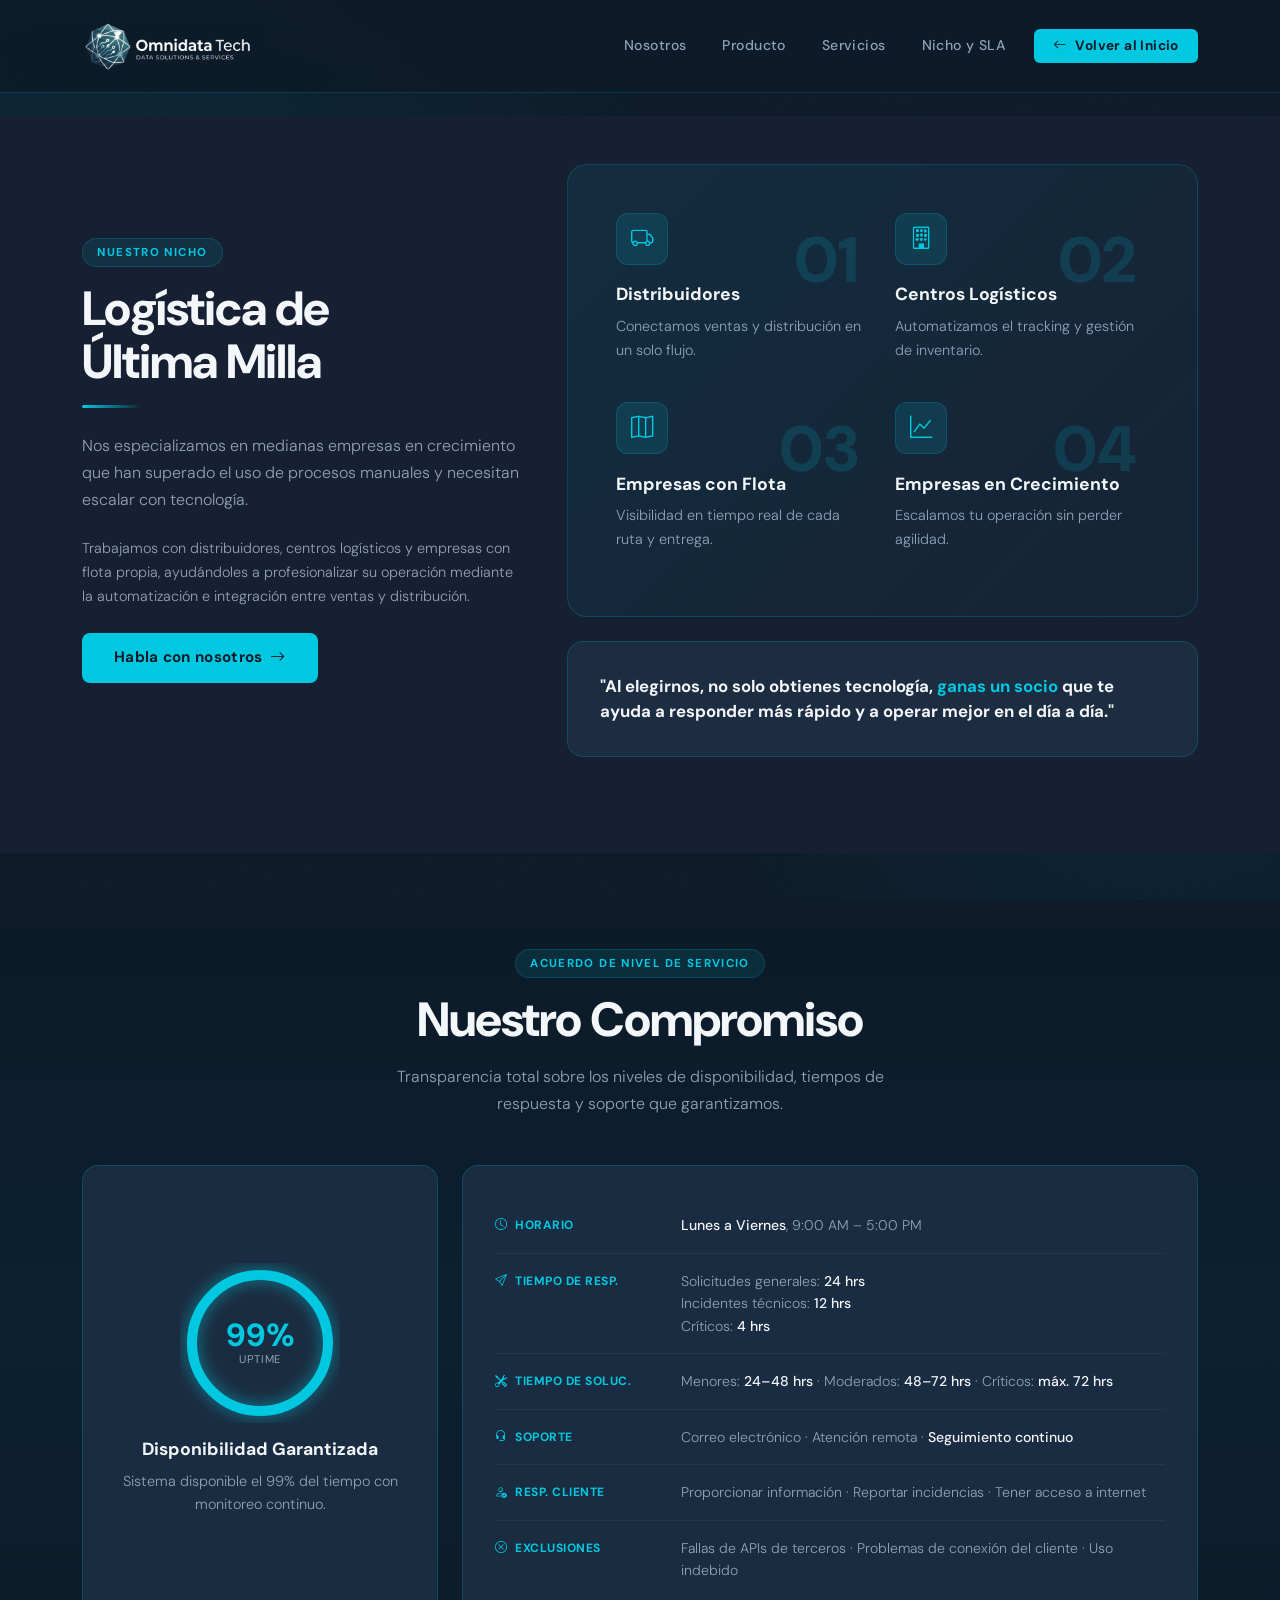
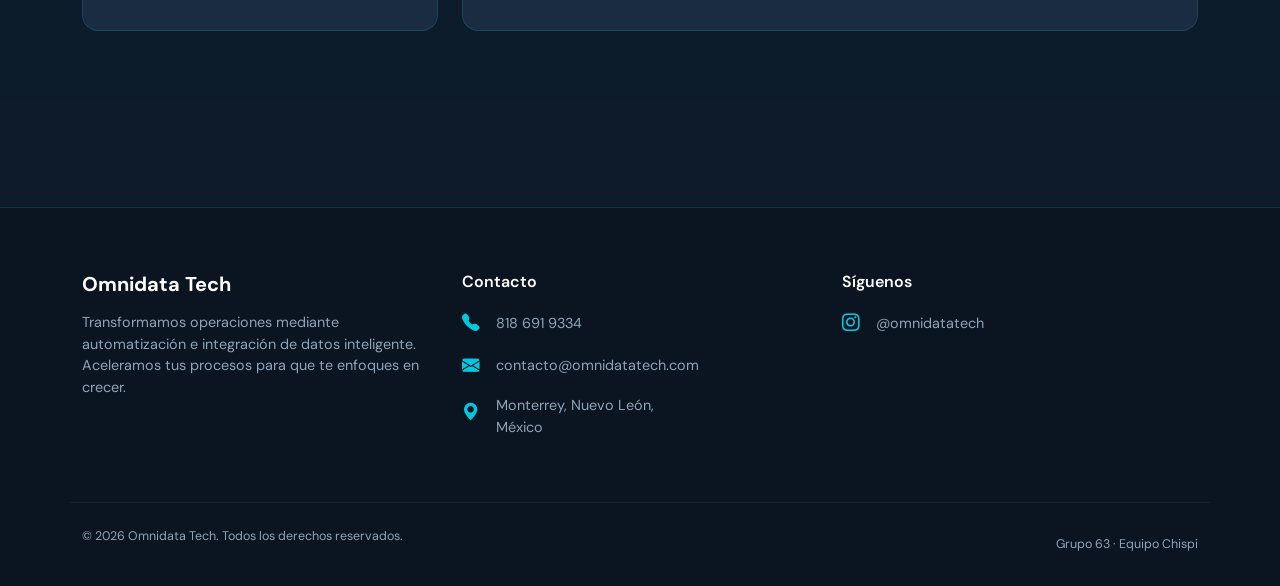
==== nosotros.html @ 3efb3355 "pues hare commit nada mas pq ya le movi un chingo y me da miedo regarla" ====
<!DOCTYPE html>
<html lang="es">

<head>
  <meta charset="UTF-8">
  <meta name="viewport" content="width=device-width, initial-scale=1.0">
  <title>Más sobre nosotros - Omnidata Tech</title>
  <link href="https://cdn.jsdelivr.net/npm/bootstrap@5.3.3/dist/css/bootstrap.min.css" rel="stylesheet">
  <link href="https://fonts.googleapis.com/css2?family=Syne:wght@400;600;700;800&family=DM+Sans:ital,wght@0,300;0,400;0,500;1,300&display=swap" rel="stylesheet">
  <link href="https://cdn.jsdelivr.net/npm/bootstrap-icons@1.11.3/font/bootstrap-icons.css" rel="stylesheet">
  <link rel="stylesheet" href="https://cdnjs.cloudflare.com/ajax/libs/font-awesome/6.5.1/css/all.min.css">
  <link rel="icon" href="assets/img/icon.png" type="image/png">
  <link rel="stylesheet" href="style.css">
</head>

<body>

  <div class="scroll-progress" id="scrollProgress"></div>
  <div class="mesh-bg"></div>

  <!-- NAVBAR -->
  <nav class="navbar navbar-expand-lg">
    <div class="container">
      <a class="navbar-brand" href="index.html"><img src="assets/img/logo-blanco.png" alt="Omnidata Tech" style="height: 50px;"></a>
      <button class="navbar-toggler" type="button" data-bs-toggle="collapse" data-bs-target="#navMenu">
        <span class="navbar-toggler-icon"></span>
      </button>
      <div class="collapse navbar-collapse" id="navMenu">
        <ul class="navbar-nav ms-auto align-items-lg-center gap-1">
          <li class="nav-item"><a class="nav-link" href="index.html#nosotros">Nosotros</a></li>
          <li class="nav-item"><a class="nav-link" href="index.html#producto">Producto</a></li>
          <li class="nav-item"><a class="nav-link" href="index.html#servicios">Servicios</a></li>
          <li class="nav-item"><a class="nav-link active" href="#nicho">Nicho y SLA</a></li>
          <li class="nav-item ms-2"><a class="nav-link btn-nav" href="index.html"><i class="bi bi-arrow-left me-1"></i> Volver al Inicio</a></li>
        </ul>
      </div>
    </div>
  </nav>

  <!-- Espaciador para la barra de navegación -->
  <div style="height: 100px;"></div>

  <!-- NICHO -->
  <section id="nicho" class="pt-5 mt-3">
    <div class="container">
      <div class="row g-5 align-items-center">
        <div class="col-lg-5 reveal">
          <div class="section-tag">Nuestro Nicho</div>
          <h2 class="section-title">Logística de<br>Última Milla</h2>
          <div class="divider"></div>
          <p class="section-desc mb-4">Nos especializamos en medianas empresas en crecimiento que han superado el uso de procesos manuales y necesitan escalar con tecnología.</p>
          <p class="card-text-sm mb-4">Trabajamos con distribuidores, centros logísticos y empresas con flota propia, ayudándoles a profesionalizar su operación mediante la automatización e integración entre ventas y distribución.</p>
          <a href="index.html#contacto" class="btn-primary-custom" style="width:fit-content;">Habla con nosotros <i class="bi bi-arrow-right"></i></a>
        </div>
        <div class="col-lg-7 reveal reveal-delay-2">
          <div class="nicho-highlight">
            <div class="row g-4">
              <div class="col-6 position-relative">
                <div class="nicho-num">01</div>
                <div class="card-icon"><i class="bi bi-truck"></i></div>
                <h6 class="card-title-sm mt-2">Distribuidores</h6>
                <p class="card-text-sm">Conectamos ventas y distribución en un solo flujo.</p>
              </div>
              <div class="col-6 position-relative">
                <div class="nicho-num">02</div>
                <div class="card-icon"><i class="bi bi-building"></i></div>
                <h6 class="card-title-sm mt-2">Centros Logísticos</h6>
                <p class="card-text-sm">Automatizamos el tracking y gestión de inventario.</p>
              </div>
              <div class="col-6 position-relative">
                <div class="nicho-num">03</div>
                <div class="card-icon"><i class="bi bi-map"></i></div>
                <h6 class="card-title-sm mt-2">Empresas con Flota</h6>
                <p class="card-text-sm">Visibilidad en tiempo real de cada ruta y entrega.</p>
              </div>
              <div class="col-6 position-relative">
                <div class="nicho-num">04</div>
                <div class="card-icon"><i class="bi bi-graph-up"></i></div>
                <h6 class="card-title-sm mt-2">Empresas en Crecimiento</h6>
                <p class="card-text-sm">Escalamos tu operación sin perder agilidad.</p>
              </div>
            </div>
          </div>
          <div class="glass-card mt-4">
            <p style="font-family:'DM Sans',sans-serif;font-size:1.05rem;font-weight:700;line-height:1.5;color:var(--white); margin: 0;">
              "Al elegirnos, no solo obtienes tecnología, <span style="color:var(--cyan);">ganas un socio</span> que te ayuda a responder más rápido y a operar mejor en el día a día."
            </p>
          </div>
        </div>
      </div>
    </div>
  </section>

  <!-- SLA -->
  <section id="sla" class="mt-5 pt-5">
    <div class="container">
      <div class="text-center mb-5 reveal">
        <div class="section-tag">Acuerdo de Nivel de Servicio</div>
        <h2 class="section-title">Nuestro Compromiso</h2>
        <p class="section-desc mx-auto">Transparencia total sobre los niveles de disponibilidad, tiempos de respuesta y soporte que garantizamos.</p>
      </div>
      <div class="row g-4 reveal">
        <div class="col-lg-4 text-center">
          <div class="glass-card h-100 d-flex flex-column align-items-center justify-content-center">
            <div class="availability-ring mb-3">
              <svg width="160" height="160" viewBox="0 0 160 160">
                <circle cx="80" cy="80" r="68" fill="none" stroke="rgba(0,200,224,0.1)" stroke-width="10" />
                <circle cx="80" cy="80" r="68" fill="none" stroke="var(--cyan)" stroke-width="10" stroke-dasharray="427" stroke-dashoffset="4.27" stroke-linecap="round" style="filter:drop-shadow(0 0 8px rgba(0,200,224,0.6));" />
              </svg>
              <div class="ring-label">
                <div class="ring-pct">99%</div>
                <div class="ring-sub">Uptime</div>
              </div>
            </div>
            <h5 class="card-title-sm">Disponibilidad Garantizada</h5>
            <p class="card-text-sm">Sistema disponible el 99% del tiempo con monitoreo continuo.</p>
          </div>
        </div>
        <div class="col-lg-8">
          <div class="glass-card h-100">
            <div class="sla-row">
              <div class="sla-key"><i class="bi bi-clock me-2" style="color:var(--cyan);"></i>Horario</div>
              <div class="sla-val"><strong>Lunes a Viernes</strong>, 9:00 AM – 5:00 PM</div>
            </div>
            <div class="sla-row">
              <div class="sla-key"><i class="bi bi-send me-2" style="color:var(--cyan);"></i>Tiempo de Resp.</div>
              <div class="sla-val">
                Solicitudes generales: <strong>24 hrs</strong><br>
                Incidentes técnicos: <strong>12 hrs</strong><br>
                Críticos: <strong>4 hrs</strong>
              </div>
            </div>
            <div class="sla-row">
              <div class="sla-key"><i class="bi bi-tools me-2" style="color:var(--cyan);"></i>Tiempo de Soluc.</div>
              <div class="sla-val">
                Menores: <strong>24–48 hrs</strong> · Moderados: <strong>48–72 hrs</strong> · Críticos: <strong>máx. 72 hrs</strong>
              </div>
            </div>
            <div class="sla-row">
              <div class="sla-key"><i class="bi bi-headset me-2" style="color:var(--cyan);"></i>Soporte</div>
              <div class="sla-val">Correo electrónico · Atención remota · <strong>Seguimiento continuo</strong></div>
            </div>
            <div class="sla-row">
              <div class="sla-key"><i class="bi bi-person-check me-2" style="color:var(--cyan);"></i>Resp. Cliente</div>
              <div class="sla-val">Proporcionar información · Reportar incidencias · Tener acceso a internet</div>
            </div>
            <div class="sla-row">
              <div class="sla-key"><i class="bi bi-x-circle me-2" style="color:var(--cyan);"></i>Exclusiones</div>
              <div class="sla-val">Fallas de APIs de terceros · Problemas de conexión del cliente · Uso indebido</div>
            </div>
          </div>
        </div>
      </div>
    </div>
  </section>

  <!-- FOOTER -->
  <footer style="margin-top: 5rem; padding-top: 4rem; padding-bottom: 2rem; border-top: 1px solid var(--border); background: rgba(0,0,0,0.2);">
    <div class="container">
      <div class="row gy-4 mb-5">
        <div class="col-lg-4 col-md-12 pr-lg-5">
          <h5 style="font-family:'DM Sans',sans-serif;font-weight:700;color:#fff;margin-bottom:1rem;">Omnidata Tech</h5>
          <p style="font-size:0.9rem;color:var(--muted);">Transformamos operaciones mediante automatización e integración de datos inteligente. Aceleramos tus procesos para que te enfoques en crecer.</p>
        </div>
        <div class="col-lg-4 col-md-6">
          <h6 style="color:#fff;margin-bottom:1.2rem;font-weight:600;">Contacto</h6>
          <ul class="list-unstyled" style="font-size:0.9rem;">
            <li class="mb-3">
              <a href="tel:8186919334" class="text-decoration-none d-flex align-items-center" style="color:var(--muted);">
                <i class="bi bi-telephone-fill me-3" style="color:var(--cyan);font-size:1.1rem;"></i> 818 691 9334
              </a>
            </li>
            <li class="mb-3">
              <a href="mailto:contacto@omnidatatech.com" class="text-decoration-none d-flex align-items-center" style="color:var(--muted);">
                <i class="bi bi-envelope-fill me-3" style="color:var(--cyan);font-size:1.1rem;"></i> contacto@omnidatatech.com
              </a>
            </li>
            <li class="mb-3">
              <div class="d-flex align-items-start" style="color:var(--muted);">
                <i class="bi bi-geo-alt-fill me-3 mt-1" style="color:var(--cyan);font-size:1.1rem;"></i>
                <span>Monterrey, Nuevo León,<br>México</span>
              </div>
            </li>
          </ul>
        </div>
        <div class="col-lg-4 col-md-6">
          <h6 style="color:#fff;margin-bottom:1.2rem;font-weight:600;">Síguenos</h6>
          <ul class="list-unstyled" style="font-size:0.9rem;">
            <li class="mb-3">
              <a href="https://www.instagram.com/omnidatatech" target="_blank" rel="noopener" class="text-decoration-none d-flex align-items-center" style="color:var(--muted);">
                <i class="bi bi-instagram me-3" style="color:var(--cyan);font-size:1.1rem;"></i> @omnidatatech
              </a>
            </li>
          </ul>
        </div>
      </div>
      <div class="row align-items-center pt-4" style="border-top: 1px solid rgba(255,255,255,0.05);">
        <div class="col-md-12 text-center text-md-start d-md-flex justify-content-between">
          <div style="font-size:0.78rem;color:var(--muted);">© 2026 Omnidata Tech. Todos los derechos reservados.</div>
          <div style="font-size:0.78rem;color:var(--muted);margin-top:0.5rem;">Grupo 63 · Equipo Chispi</div>
        </div>
      </div>
    </div>
  </footer>

  <script src="https://cdn.jsdelivr.net/npm/bootstrap@5.3.3/dist/js/bootstrap.bundle.min.js"></script>
  <script src="functions.js"></script>
</body>
</html>
---- style.css ----
:root {
    --navy: #0d1b2a;
    --navy-mid: #162032;
    --navy-light: #1e2f45;
    --cyan: #00c8e0;
    --cyan-dim: #009db5;
    --gold: #e8a020;
    --white: #f4f7fa;
    --muted: #8fa3b8;
    --card-bg: rgba(30, 47, 69, 0.85);
    --border: rgba(0, 200, 224, 0.18);
}

* {
    box-sizing: border-box;
    margin: 0;
    padding: 0;
}

html {
    scroll-behavior: smooth;
}

body {
    font-family: 'DM Sans', sans-serif;
    background: var(--navy);
    color: var(--white);
    overflow-x: hidden;
}

/* NOISE OVERLAY */
body::before {
    content: '';
    position: fixed;
    inset: 0;
    background-image: url("data:image/svg+xml,%3Csvg viewBox='0 0 256 256' xmlns='http://www.w3.org/2000/svg'%3E%3Cfilter id='noise'%3E%3CfeTurbulence type='fractalNoise' baseFrequency='0.9' numOctaves='4' stitchTiles='stitch'/%3E%3C/filter%3E%3Crect width='100%25' height='100%25' filter='url(%23noise)' opacity='0.04'/%3E%3C/svg%3E");
    pointer-events: none;
    z-index: 0;
    opacity: 0.4;
}

/* GRADIENT MESH BG */
.mesh-bg {
    position: fixed;
    inset: 0;
    z-index: -1;
    background:
        radial-gradient(ellipse 60% 50% at 10% 20%, rgba(0, 200, 224, 0.08) 0%, transparent 70%),
        radial-gradient(ellipse 50% 60% at 90% 80%, rgba(0, 200, 224, 0.06) 0%, transparent 70%),
        radial-gradient(ellipse 40% 40% at 50% 50%, rgba(232, 160, 32, 0.04) 0%, transparent 60%),
        var(--navy);
}

/* TYPOGRAPHY */
h1,
h2,
h3,
h4,
h5 {
    font-family: 'DM Sans', sans-serif;
}

/* NAVBAR */
.navbar {
    background: rgba(13, 27, 42, 0.85);
    backdrop-filter: blur(16px);
    border-bottom: 1px solid var(--border);
    padding: 1rem 0;
    position: fixed;
    top: 0;
    width: 100%;
    z-index: 1000;
    transition: background 0.3s;
}

.navbar-brand {
    font-family: 'DM Sans', sans-serif;
    font-weight: 800;
    font-size: 1.4rem;
    color: var(--white) !important;
    letter-spacing: -0.5px;
}

.navbar-brand span {
    color: var(--cyan);
}

.nav-link {
    color: var(--muted) !important;
    font-size: 0.88rem;
    font-weight: 500;
    letter-spacing: 0.03em;
    transition: color 0.2s;
    padding: 0.5rem 1rem !important;
}

.nav-link:hover {
    color: var(--cyan) !important;
}

.btn-nav {
    background: var(--cyan);
    color: var(--navy) !important;
    font-weight: 700;
    border-radius: 6px;
    padding: 0.45rem 1.2rem !important;
    font-size: 0.85rem;
    transition: background 0.2s, transform 0.15s;
}

.btn-nav:hover {
    background: #00e5ff;
    transform: translateY(-1px);
}

.navbar-toggler {
    border: 1px solid var(--border);
}

.navbar-toggler-icon {
    filter: invert(1);
}

/* HERO */
#hero {
    min-height: 100vh;
    display: flex;
    align-items: center;
    padding-top: 9rem;
    position: relative;
    overflow: hidden;
}

.hero-grid {
    position: absolute;
    inset: 0;
    background-image:
        linear-gradient(rgba(0, 200, 224, 0.06) 1px, transparent 1px),
        linear-gradient(90deg, rgba(0, 200, 224, 0.06) 1px, transparent 1px);
    background-size: 60px 60px;
    mask-image: radial-gradient(ellipse 80% 60% at 50% 50%, black 40%, transparent 100%);
}

@keyframes pulse-dot {

    0%,
    100% {
        opacity: 1;
        transform: scale(1);
    }

    50% {
        opacity: 0.4;
        transform: scale(0.7);
    }
}

.hero-title {
    font-size: clamp(2.8rem, 6vw, 5.5rem);
    font-weight: 800;
    line-height: 1.05;
    letter-spacing: -2px;
    margin-bottom: 1.5rem;
}

.hero-title .accent {
    color: var(--cyan);
}

.hero-title .gold {
    color: var(--gold);
}

.hero-desc {
    font-size: 1.1rem;
    color: var(--muted);
    max-width: 540px;
    line-height: 1.7;
    margin-bottom: 2.5rem;
    font-weight: 300;
}

.btn-primary-custom {
    background: var(--cyan);
    color: var(--navy);
    font-family: 'DM Sans', sans-serif;
    font-weight: 700;
    font-size: 0.95rem;
    padding: 0.85rem 2rem;
    border-radius: 8px;
    border: none;
    text-decoration: none;
    display: inline-flex;
    align-items: center;
    gap: 8px;
    transition: all 0.25s;
    letter-spacing: 0.02em;
}

.btn-primary-custom:hover {
    background: #00e5ff;
    color: var(--navy);
    transform: translateY(-2px);
    box-shadow: 0 12px 35px rgba(0, 200, 224, 0.35);
}

.btn-ghost {
    background: transparent;
    color: var(--white);
    font-family: 'DM Sans', sans-serif;
    font-weight: 600;
    font-size: 0.95rem;
    padding: 0.85rem 2rem;
    border-radius: 8px;
    border: 1px solid var(--border);
    text-decoration: none;
    display: inline-flex;
    align-items: center;
    gap: 8px;
    transition: all 0.25s;
}

.btn-ghost:hover {
    border-color: var(--cyan);
    color: var(--cyan);
    background: rgba(0, 200, 224, 0.06);
}

.hero-stats {
    display: flex;
    gap: 2.5rem;
    margin-top: 3.5rem;
    padding-top: 2.5rem;
    border-top: 1px solid var(--border);
}

.stat-num {
    font-family: 'DM Sans', sans-serif;
    font-size: 2rem;
    font-weight: 800;
    color: var(--cyan);
    line-height: 1;
}

.stat-label {
    font-size: 0.78rem;
    color: var(--muted);
    margin-top: 4px;
    letter-spacing: 0.04em;
    text-transform: uppercase;
}

/* Floating orb */
.hero-orb {
    position: absolute;
    right: 5%;
    top: 50%;
    transform: translateY(-50%);
    width: min(480px, 45vw);
    height: min(480px, 45vw);
    border-radius: 50%;
    background: radial-gradient(circle at 35% 35%,
            rgba(0, 200, 224, 0.18) 0%,
            rgba(0, 200, 224, 0.06) 40%,
            transparent 70%);
    border: 1px solid rgba(0, 200, 224, 0.15);
    display: flex;
    align-items: center;
    justify-content: center;
    animation: float 6s ease-in-out infinite;
}

.hero-orb::before {
    content: '';
    position: absolute;
    inset: 20px;
    border-radius: 50%;
    border: 1px solid rgba(0, 200, 224, 0.1);
    animation: spin 20s linear infinite;
}

.hero-orb::after {
    content: '';
    position: absolute;
    inset: 50px;
    border-radius: 50%;
    border: 1px dashed rgba(0, 200, 224, 0.08);
    animation: spin 30s linear infinite reverse;
}

.orb-icon {
    font-size: 5rem;
    color: var(--cyan);
    opacity: 0.6;
    filter: drop-shadow(0 0 30px rgba(0, 200, 224, 0.5));
}

@keyframes float {

    0%,
    100% {
        transform: translateY(-50%) translateX(0);
    }

    50% {
        transform: translateY(-52%) translateX(-8px);
    }
}

@keyframes spin {
    to {
        transform: rotate(360deg);
    }
}

/* SECTION COMMONS */
section {
    padding: 6rem 0;
    position: relative;
}

.section-tag {
    display: inline-block;
    background: rgba(0, 200, 224, 0.1);
    border: 1px solid var(--border);
    color: var(--cyan);
    font-size: 0.72rem;
    font-weight: 700;
    letter-spacing: 0.12em;
    text-transform: uppercase;
    border-radius: 100px;
    padding: 0.3rem 0.9rem;
    margin-bottom: 1rem;
}

.section-title {
    font-size: clamp(2rem, 4vw, 3rem);
    font-weight: 800;
    letter-spacing: -1px;
    line-height: 1.1;
    margin-bottom: 1rem;
}

.section-desc {
    color: var(--muted);
    font-size: 1rem;
    line-height: 1.7;
    font-weight: 300;
    max-width: 500px;
}

/* CARDS */
.glass-card {
    background: var(--card-bg);
    border: 1px solid var(--border);
    border-radius: 16px;
    padding: 2rem;
    backdrop-filter: blur(10px);
    transition: border-color 0.3s, transform 0.3s, box-shadow 0.3s;
    height: 100%;
}

.glass-card:hover {
    border-color: var(--cyan);
    transform: translateY(-6px);
    box-shadow: 0 20px 50px rgba(0, 200, 224, 0.15);
}

.card-icon {
    width: 52px;
    height: 52px;
    border-radius: 12px;
    background: rgba(0, 200, 224, 0.12);
    border: 1px solid var(--border);
    display: flex;
    align-items: center;
    justify-content: center;
    font-size: 1.4rem;
    color: var(--cyan);
    margin-bottom: 1.2rem;
    transition: background 0.3s;
}

.glass-card:hover .card-icon {
    background: rgba(0, 200, 224, 0.22);
}

.card-title-sm {
    font-family: 'DM Sans', sans-serif;
    font-size: 1.1rem;
    font-weight: 700;
    margin-bottom: 0.6rem;
}

.card-text-sm {
    color: var(--muted);
    font-size: 0.9rem;
    line-height: 1.65;
    font-weight: 300;
}

/* ══════════════════════════════════════════════════════════════
   MISIÓN & VISIÓN — pegar al final de style.css
══════════════════════════════════════════════════════════════ */

#mision {
    background: linear-gradient(180deg,
            transparent,
            rgba(0, 200, 224, 0.025) 40%,
            rgba(232, 160, 32, 0.02) 60%,
            transparent);
}

/* ── GRID PRINCIPAL ─────────────────────────────────────────── */

.mv-grid {
    display: flex;
    gap: 0;
    align-items: stretch;
    margin-bottom: 3rem;
    border-radius: 24px;
    overflow: hidden;
    border: 1px solid var(--border);
    backdrop-filter: blur(12px);
}

/* ── CARDS ──────────────────────────────────────────────────── */

.mv-card {
    flex: 1;
    position: relative;
    padding: 3rem;
    overflow: hidden;
    transition: background 0.4s;
}

.mv-card--mision {
    background: linear-gradient(145deg,
            rgba(0, 200, 224, 0.08) 0%,
            rgba(30, 47, 69, 0.7) 100%);
    border-right: 1px solid var(--border);
}

.mv-card--vision {
    background: linear-gradient(145deg,
            rgba(232, 160, 32, 0.06) 0%,
            rgba(30, 47, 69, 0.7) 100%);
}

.mv-card--mision:hover {
    background: linear-gradient(145deg, rgba(0, 200, 224, 0.12) 0%, rgba(30, 47, 69, 0.8) 100%);
}

.mv-card--vision:hover {
    background: linear-gradient(145deg, rgba(232, 160, 32, 0.10) 0%, rgba(30, 47, 69, 0.8) 100%);
}

/* Letra gigante de fondo */
.mv-bg-num {
    position: absolute;
    top: -0.5rem;
    right: 1.5rem;
    font-family: 'DM Sans', sans-serif;
    font-weight: 800;
    font-size: 10rem;
    line-height: 1;
    color: rgba(255, 255, 255, 0.025);
    pointer-events: none;
    user-select: none;
    transition: color 0.4s;
}

.mv-card--mision:hover .mv-bg-num {
    color: rgba(0, 200, 224, 0.05);
}

.mv-card--vision:hover .mv-bg-num {
    color: rgba(232, 160, 32, 0.05);
}

/* Contenido */
.mv-card-inner {
    position: relative;
    z-index: 1;
}

/* Ícono */
.mv-icon-wrap {
    width: 60px;
    height: 60px;
    border-radius: 16px;
    display: flex;
    align-items: center;
    justify-content: center;
    font-size: 1.6rem;
    margin-bottom: 1.2rem;
}

.mv-icon-wrap--cyan {
    background: rgba(0, 200, 224, 0.12);
    border: 1px solid rgba(0, 200, 224, 0.25);
    color: var(--cyan);
    box-shadow: 0 0 30px rgba(0, 200, 224, 0.1);
}

.mv-icon-wrap--gold {
    background: rgba(232, 160, 32, 0.12);
    border: 1px solid rgba(232, 160, 32, 0.25);
    color: var(--gold);
    box-shadow: 0 0 30px rgba(232, 160, 32, 0.1);
}

/* Etiqueta */
.mv-label {
    font-size: 0.7rem;
    font-weight: 700;
    letter-spacing: 0.14em;
    text-transform: uppercase;
    color: var(--cyan);
    margin-bottom: 0.75rem;
    display: flex;
    align-items: center;
    gap: 8px;
}

.mv-label::before {
    content: '';
    display: inline-block;
    width: 20px;
    height: 2px;
    background: var(--cyan);
    border-radius: 2px;
}

.mv-label--gold {
    color: var(--gold);
}

.mv-label--gold::before {
    background: var(--gold);
}

/* Título */
.mv-title {
    font-family: 'DM Sans', sans-serif;
    font-size: clamp(1.15rem, 2vw, 1.45rem);
    font-weight: 700;
    line-height: 1.3;
    color: var(--white);
    margin-bottom: 1rem;
    letter-spacing: -0.3px;
}

/* Descripción */
.mv-desc {
    font-size: 0.9rem;
    color: var(--muted);
    line-height: 1.75;
    font-weight: 300;
    margin-bottom: 1.8rem;
}

/* Pilares */
.mv-pillars {
    display: flex;
    gap: 0.6rem;
    flex-wrap: wrap;
}

.mv-pillar {
    display: inline-flex;
    align-items: center;
    gap: 6px;
    background: rgba(0, 200, 224, 0.08);
    border: 1px solid rgba(0, 200, 224, 0.2);
    border-radius: 8px;
    padding: 0.4rem 0.85rem;
    font-size: 0.78rem;
    font-weight: 600;
    color: var(--cyan);
    transition: background 0.2s, border-color 0.2s;
}

.mv-pillar:hover {
    background: rgba(0, 200, 224, 0.15);
    border-color: var(--cyan);
}

.mv-pillar i {
    font-size: 0.8rem;
}

.mv-pillar--gold {
    background: rgba(232, 160, 32, 0.08);
    border-color: rgba(232, 160, 32, 0.2);
    color: var(--gold);
}

.mv-pillar--gold:hover {
    background: rgba(232, 160, 32, 0.15);
    border-color: var(--gold);
}

/* ── DIVISOR CENTRAL ────────────────────────────────────────── */

.mv-divider {
    display: flex;
    flex-direction: column;
    align-items: center;
    justify-content: center;
    padding: 2rem 0;
    flex-shrink: 0;
    width: 56px;
    background: rgba(13, 27, 42, 0.4);
    position: relative;
}

.mv-divider-line {
    flex: 1;
    width: 1px;
    background: linear-gradient(to bottom, transparent, var(--border), transparent);
}

.mv-divider-badge {
    width: 40px;
    height: 40px;
    border-radius: 50%;
    background: var(--navy-light);
    border: 1px solid var(--border);
    display: flex;
    align-items: center;
    justify-content: center;
    color: var(--gold);
    font-size: 1rem;
    flex-shrink: 0;
    margin: 0.75rem 0;
    animation: mvRotate 12s linear infinite;
}

@keyframes mvRotate {
    from {
        transform: rotate(0deg);
    }

    to {
        transform: rotate(360deg);
    }
}

/* ── VALORES ────────────────────────────────────────────────── */

.mv-valores-title {
    margin-bottom: 1rem;
}

.valor-card {
    background: var(--card-bg);
    border: 1px solid var(--border);
    border-radius: 16px;
    padding: 1.5rem;
    height: 100%;
    transition: border-color 0.3s, transform 0.3s, box-shadow 0.3s;
    position: relative;
    overflow: hidden;
}

.valor-card::before {
    content: '';
    position: absolute;
    top: 0;
    left: 0;
    right: 0;
    height: 2px;
    background: linear-gradient(90deg, var(--cyan), transparent);
    opacity: 0;
    transition: opacity 0.3s;
}

.valor-card:hover {
    border-color: rgba(0, 200, 224, 0.35);
    transform: translateY(-5px);
    box-shadow: 0 16px 40px rgba(0, 200, 224, 0.1);
}

.valor-card:hover::before {
    opacity: 1;
}

.valor-icon {
    width: 44px;
    height: 44px;
    border-radius: 10px;
    background: rgba(0, 200, 224, 0.1);
    border: 1px solid var(--border);
    display: flex;
    align-items: center;
    justify-content: center;
    font-size: 1.1rem;
    color: var(--cyan);
    margin-bottom: 0.9rem;
    transition: background 0.3s;
}

.valor-card:hover .valor-icon {
    background: rgba(0, 200, 224, 0.2);
}

.valor-name {
    font-family: 'DM Sans', sans-serif;
    font-weight: 700;
    font-size: 0.95rem;
    color: var(--white);
    margin-bottom: 0.5rem;
}

.valor-desc {
    font-size: 0.82rem;
    color: var(--muted);
    line-height: 1.6;
    font-weight: 300;
    margin: 0;
}

/* ── RESPONSIVE ─────────────────────────────────────────────── */

@media (max-width: 768px) {
    .mv-grid {
        flex-direction: column;
        border-radius: 20px;
    }

    .mv-card {
        padding: 2rem 1.5rem;
    }

    .mv-card--mision {
        border-right: none;
        border-bottom: 1px solid var(--border);
    }

    .mv-divider {
        flex-direction: row;
        width: 100%;
        height: 56px;
        padding: 0 2rem;
    }

    .mv-divider-line {
        flex: 1;
        height: 1px;
        width: auto;
        background: linear-gradient(to right, transparent, var(--border), transparent);
    }

    .mv-bg-num {
        font-size: 6rem;
        top: -1rem;
        right: 0.5rem;
    }
}

@media (max-width: 576px) {
    .mv-pillars {
        gap: 0.4rem;
    }

    .mv-pillar {
        font-size: 0.72rem;
        padding: 0.3rem 0.65rem;
    }
}

/* PRODUCT SECTION */
/* ══════════════════════════════════════════════════════════════
   SECCIÓN PRODUCTO REDISEÑADA — pegar al final de style.css
   Reemplaza los estilos viejos de #producto, .product-big-card,
   .product-header, .product-body y .badge-crm
══════════════════════════════════════════════════════════════ */

#producto {
    background: linear-gradient(180deg, transparent, rgba(0, 200, 224, 0.03), transparent);
}

/* ── HERO ──────────────────────────────────────────────────── */
.crm-hero {
    display: flex;
    gap: 3rem;
    align-items: center;
    background: var(--card-bg);
    border: 1px solid var(--border);
    border-radius: 24px;
    padding: 3rem;
    backdrop-filter: blur(12px);
    margin-bottom: 1rem;
}

.crm-hero-left {
    flex: 1;
    min-width: 0;
}

.crm-hero-right {
    flex: 1;
    min-width: 0;
}

/* Badges */
.crm-badge-wrap {
    display: flex;
    gap: 0.5rem;
    flex-wrap: wrap;
    margin-bottom: 1.2rem;
}

.crm-badge {
    display: inline-flex;
    align-items: center;
    gap: 6px;
    background: rgba(0, 200, 224, 0.1);
    border: 1px solid rgba(0, 200, 224, 0.25);
    color: var(--cyan);
    font-size: 0.72rem;
    font-weight: 700;
    letter-spacing: 0.06em;
    border-radius: 100px;
    padding: 0.3rem 0.85rem;
}

.crm-badge--gold {
    background: rgba(232, 160, 32, 0.1);
    border-color: rgba(232, 160, 32, 0.25);
    color: var(--gold);
}

.crm-hero-title {
    font-family: 'DM Sans', sans-serif;
    font-size: clamp(1.3rem, 2.5vw, 1.7rem);
    font-weight: 800;
    line-height: 1.2;
    margin-bottom: 1rem;
    color: var(--white);
}

.crm-hero-desc {
    font-size: 0.92rem;
    color: var(--muted);
    line-height: 1.7;
    font-weight: 300;
    margin-bottom: 1.5rem;
}

.crm-hero-desc strong {
    color: var(--white);
    font-weight: 600;
}

/* Quick features */
.crm-features-quick {
    display: flex;
    flex-direction: column;
    gap: 0.6rem;
}

.cfq-item {
    display: flex;
    align-items: center;
    gap: 10px;
    font-size: 0.88rem;
    color: var(--muted);
}

.cfq-item i {
    color: var(--cyan);
    font-size: 1rem;
    flex-shrink: 0;
}

.cfq-item strong {
    color: var(--white);
}

/* ── DASHBOARD MOCKUP ──────────────────────────────────────── */
.crm-dashboard {
    background: rgba(13, 27, 42, 0.7);
    border: 1px solid var(--border);
    border-radius: 14px;
    overflow: hidden;
    box-shadow: 0 20px 60px rgba(0, 0, 0, 0.4);
}

.crm-dash-bar {
    background: rgba(30, 47, 69, 0.9);
    border-bottom: 1px solid var(--border);
    padding: 0.65rem 1rem;
    display: flex;
    align-items: center;
    gap: 8px;
}

.crm-dash-dot {
    width: 10px;
    height: 10px;
    border-radius: 50%;
}

.crm-dash-title {
    font-size: 0.72rem;
    color: var(--muted);
    margin-left: 6px;
    font-weight: 500;
    letter-spacing: 0.03em;
}

.crm-dash-body {
    padding: 1.2rem;
}

/* KPIs */
.crm-kpis {
    display: flex;
    gap: 1rem;
    margin-bottom: 1.2rem;
}

.crm-kpi {
    flex: 1;
    background: rgba(30, 47, 69, 0.6);
    border: 1px solid var(--border);
    border-radius: 10px;
    padding: 0.8rem;
    text-align: center;
}

.crm-kpi-val {
    font-family: 'DM Sans', sans-serif;
    font-size: 1.3rem;
    font-weight: 800;
    line-height: 1;
}

.crm-kpi-label {
    font-size: 0.65rem;
    color: var(--muted);
    margin-top: 4px;
    font-weight: 400;
}

/* Kanban mini */
.crm-kanban {
    display: flex;
    gap: 0.6rem;
}

.crm-col {
    flex: 1;
    display: flex;
    flex-direction: column;
    gap: 0.4rem;
}

.crm-col-head {
    font-size: 0.65rem;
    font-weight: 700;
    letter-spacing: 0.06em;
    text-transform: uppercase;
    color: var(--muted);
    padding: 0.3rem 0.5rem;
    margin-bottom: 2px;
}

.crm-col-head--won {
    color: #4ade80;
}

.crm-card {
    background: rgba(30, 47, 69, 0.7);
    border: 1px solid var(--border);
    border-radius: 6px;
    padding: 0.45rem 0.6rem;
    font-size: 0.68rem;
    color: var(--muted);
    font-weight: 400;
    transition: border-color 0.2s;
}

.crm-card--active {
    border-color: var(--cyan);
    color: var(--white);
}

.crm-card--won {
    border-color: #4ade80;
    color: #4ade80;
    background: rgba(74, 222, 128, 0.06);
}

/* ── FEAT CARDS ────────────────────────────────────────────── */
.crm-feat-card {
    transition: border-color 0.3s, transform 0.3s, box-shadow 0.3s;
}

/* ── PRICING ───────────────────────────────────────────────── */
.crm-pricing {
    display: flex;
    gap: 3rem;
    align-items: center;
    background: linear-gradient(135deg, rgba(0, 200, 224, 0.06), rgba(30, 47, 69, 0.5));
    border: 1px solid var(--border);
    border-radius: 20px;
    padding: 2.5rem 3rem;
    margin-top: 2rem;
    backdrop-filter: blur(12px);
}

.crm-pricing-left {
    flex: 1.4;
}

.crm-pricing-right {
    flex: 1;
}

.crm-includes {
    display: flex;
    flex-direction: column;
    gap: 0.5rem;
    margin-top: 1.2rem;
}

.crm-inc-item {
    display: flex;
    align-items: center;
    gap: 8px;
    font-size: 0.87rem;
    color: var(--muted);
    font-weight: 300;
}

.crm-inc-item i {
    color: var(--cyan);
    font-size: 0.85rem;
    flex-shrink: 0;
}

.crm-price-card {
    background: var(--card-bg);
    border: 1px solid var(--border);
    border-radius: 16px;
    padding: 2rem;
    text-align: center;
    backdrop-filter: blur(10px);
}

.crm-price-tag {
    font-size: 0.72rem;
    font-weight: 700;
    letter-spacing: 0.1em;
    text-transform: uppercase;
    color: var(--muted);
    margin-bottom: 0.5rem;
}

.crm-price-num {
    font-family: 'DM Sans', sans-serif;
    font-size: 2rem;
    font-weight: 800;
    color: var(--cyan);
    line-height: 1;
    margin-bottom: 0.25rem;
}

.crm-price-num span {
    font-size: 2rem;
}

.crm-price-period {
    font-size: 0.8rem;
    color: var(--muted);
    margin-bottom: 1rem;
}

.crm-price-note {
    font-size: 0.78rem;
    color: var(--muted);
    line-height: 1.55;
    font-weight: 300;
    border-top: 1px solid var(--border);
    padding-top: 1rem;
    margin-top: 0.5rem;
}

/* ── RESPONSIVE ────────────────────────────────────────────── */
@media (max-width: 991px) {
    .crm-hero {
        flex-direction: column;
    }

    .crm-pricing {
        flex-direction: column;
        gap: 2rem;
    }

    .crm-pricing-right {
        width: 100%;
    }
}

@media (max-width: 576px) {
    .crm-hero {
        padding: 1.5rem;
    }

    .crm-pricing {
        padding: 1.5rem;
    }

    .crm-kanban {
        display: none;
    }

    .crm-kpis {
        gap: 0.5rem;
    }
}

/* SERVICIOS */
#servicios {
    background: linear-gradient(180deg, transparent, rgba(14,28,46,0.6), transparent);
}

/* ── CARDS DE SERVICIO ─────────────────────────────────────── */
.svc-card {
    background: var(--card-bg);
    border: 1px solid var(--border);
    border-radius: 20px;
    padding: 2.5rem;
    height: 100%;
    backdrop-filter: blur(12px);
    transition: border-color 0.3s, transform 0.3s, box-shadow 0.3s;
    display: flex;
    flex-direction: column;
    gap: 1.2rem;
}

.svc-card:hover {
    border-color: var(--cyan);
    transform: translateY(-6px);
    box-shadow: 0 24px 60px rgba(0,200,224,0.12);
}

.svc-card--alt:hover {
    border-color: var(--gold);
    box-shadow: 0 24px 60px rgba(232,160,32,0.1);
}

/* Top row: icono + badge */
.svc-card-top {
    display: flex;
    align-items: center;
    justify-content: space-between;
}

.svc-icon-wrap {
    width: 56px; height: 56px;
    border-radius: 14px;
    background: rgba(0,200,224,0.12);
    border: 1px solid rgba(0,200,224,0.25);
    display: flex; align-items: center; justify-content: center;
    font-size: 1.5rem;
    color: var(--cyan);
    transition: background 0.3s;
}

.svc-card:hover .svc-icon-wrap     { background: rgba(0,200,224,0.22); }
.svc-card--alt:hover .svc-icon-wrap { background: rgba(232,160,32,0.18); }

.svc-icon-wrap--gold {
    background: rgba(232,160,32,0.12);
    border-color: rgba(232,160,32,0.25);
    color: var(--gold);
}

.svc-badge {
    font-size: 0.68rem; font-weight: 700; letter-spacing: 0.1em;
    text-transform: uppercase; color: var(--cyan);
    background: rgba(0,200,224,0.08);
    border: 1px solid rgba(0,200,224,0.18);
    border-radius: 100px; padding: 0.25rem 0.75rem;
}

.svc-badge--gold {
    color: var(--gold);
    background: rgba(232,160,32,0.08);
    border-color: rgba(232,160,32,0.2);
}

.svc-title {
    font-family: 'DM Sans', sans-serif;
    font-size: 1.35rem; font-weight: 800;
    color: var(--white); line-height: 1.2;
    margin: 0;
}

.svc-desc {
    font-size: 0.9rem; color: var(--muted);
    line-height: 1.7; font-weight: 300; margin: 0;
}

/* ── PASOS ─────────────────────────────────────────────────── */
.svc-steps {
    display: flex; flex-direction: column;
    gap: 0; border: 1px solid var(--border);
    border-radius: 12px; overflow: hidden;
}

.svc-step {
    display: flex; align-items: flex-start; gap: 1rem;
    padding: 0.9rem 1.1rem;
    border-bottom: 1px solid rgba(255,255,255,0.05);
    transition: background 0.2s;
}

.svc-step:last-child { border-bottom: none; }
.svc-step:hover { background: rgba(255,255,255,0.02); }

.svc-step strong {
    display: block;
    font-size: 0.88rem; font-weight: 700;
    color: var(--white); margin-bottom: 2px;
}

.svc-step p {
    font-size: 0.78rem; color: var(--muted);
    margin: 0; font-weight: 300; line-height: 1.4;
}

.svc-step-num {
    width: 30px; height: 30px; flex-shrink: 0;
    border-radius: 8px;
    background: rgba(0,200,224,0.1);
    border: 1px solid rgba(0,200,224,0.2);
    display: flex; align-items: center; justify-content: center;
    font-size: 0.75rem; font-weight: 800;
    color: var(--cyan); margin-top: 1px;
}

.svc-step-num--gold {
    background: rgba(232,160,32,0.1);
    border-color: rgba(232,160,32,0.2);
    color: var(--gold);
}

/* ── BENEFICIOS ────────────────────────────────────────────── */
.svc-benefits {
    display: flex; flex-direction: column; gap: 0.45rem;
    margin-top: auto;
    padding-top: 1rem;
    border-top: 1px solid var(--border);
}

.svc-benefit {
    display: flex; align-items: center; gap: 8px;
    font-size: 0.83rem; color: var(--muted); font-weight: 300;
}

.svc-benefit i { color: var(--cyan); font-size: 0.8rem; flex-shrink: 0; }
.svc-benefit--gold i { color: var(--gold); }

/* ── BLOQUE INFERIOR ───────────────────────────────────────── */
.svc-bottom {
    display: flex; gap: 3rem; align-items: center;
    background: var(--card-bg);
    border: 1px solid var(--border);
    border-radius: 20px; padding: 2.5rem 3rem;
    backdrop-filter: blur(12px);
}

/* Tech grid */
.svc-tech-block { flex: 1.2; }

.svc-tech-grid {
    display: flex; flex-wrap: wrap; gap: 0.6rem;
}

.svc-tech-item {
    display: inline-flex; align-items: center; gap: 6px;
    background: rgba(0,200,224,0.07);
    border: 1px solid var(--border);
    border-radius: 8px;
    padding: 0.4rem 0.85rem;
    font-size: 0.78rem; color: var(--cyan); font-weight: 600;
    transition: background 0.2s, border-color 0.2s;
}

.svc-tech-item:hover {
    background: rgba(0,200,224,0.14);
    border-color: var(--cyan);
}

.svc-tech-item i { font-size: 0.9rem; }

/* CTA block */
.svc-cta-block {
    flex: 1;
    padding-left: 3rem;
    border-left: 1px solid var(--border);
}

/* ── RESPONSIVE ────────────────────────────────────────────── */
@media (max-width: 991px) {
    .svc-bottom {
        flex-direction: column;
        padding: 2rem;
        gap: 2rem;
    }
    .svc-cta-block {
        padding-left: 0;
        border-left: none;
        border-top: 1px solid var(--border);
        padding-top: 2rem;
        width: 100%;
    }
}

@media (max-width: 576px) {
    .svc-card { padding: 1.5rem; }
    .svc-bottom { padding: 1.5rem; }
}

/* ── PLANES ────────────────────────────────────────────────── */
#planes {
    position: relative;
    padding-bottom: 5rem;
}

/* Cards de planes */
.plan-card {
    background: var(--card-bg);
    border: 1px solid var(--border);
    border-radius: 20px;
    padding: 2.5rem 2rem;
    height: 100%;
    backdrop-filter: blur(12px);
    transition: border-color 0.3s, transform 0.3s, box-shadow 0.3s;
    display: flex;
    flex-direction: column;
    position: relative;
}

.plan-card:hover {
    border-color: var(--cyan);
    transform: translateY(-6px);
    box-shadow: 0 24px 60px rgba(0,200,224,0.12);
}

/* Card Destacada (Profesional) */
.plan-card--featured {
    border-color: rgba(232,160,32,0.4);
    background: linear-gradient(180deg, rgba(232,160,32,0.05) 0%, var(--card-bg) 100%);
    padding: 3.5rem 2.5rem; /* Ligeramente más grande */
    box-shadow: 0 10px 40px rgba(232,160,32,0.08);
}

.plan-card--featured:hover {
    border-color: var(--gold);
    box-shadow: 0 24px 60px rgba(232,160,32,0.15);
}

/* Badge de "Más Popular" */
.plan-badge-popular {
    position: absolute;
    top: -14px;
    left: 50%;
    transform: translateX(-50%);
    background: var(--gold);
    color: #0e1c2e; /* Color oscuro para contraste */
    font-size: 0.7rem;
    font-weight: 800;
    letter-spacing: 0.1em;
    text-transform: uppercase;
    padding: 0.4rem 1.2rem;
    border-radius: 100px;
    box-shadow: 0 4px 15px rgba(232,160,32,0.4);
}

/* Títulos y descripciones */
.plan-title {
    font-family: 'DM Sans', sans-serif;
    font-size: 1.5rem;
    font-weight: 800;
    color: var(--white);
    margin-bottom: 0.5rem;
}

.text-gold { color: var(--gold) !important; }
.text-cyan { color: var(--cyan) !important; }

.plan-desc {
    font-size: 0.85rem;
    color: var(--muted);
    font-weight: 300;
    line-height: 1.5;
    margin-bottom: 2rem;
    min-height: 40px;
}

/* Bloque de Precio */
.plan-price-block {
    display: flex;
    align-items: baseline;
    margin-bottom: 2rem;
    padding-bottom: 2rem;
    border-bottom: 1px solid rgba(255,255,255,0.05);
}

.plan-currency {
    font-size: 1.5rem;
    font-weight: 700;
    color: var(--cyan);
    margin-right: 0.2rem;
}

.plan-price {
    font-family: 'DM Sans', sans-serif;
    font-size: 3.5rem;
    font-weight: 800;
    color: var(--white);
    line-height: 1;
}

.plan-period {
    font-size: 0.85rem;
    color: var(--muted);
    margin-left: 0.5rem;
    font-weight: 300;
}

/* Lista de características */
.plan-features {
    display: flex;
    flex-direction: column;
    gap: 1rem;
    margin-bottom: 2.5rem;
}

.plan-feature {
    display: flex;
    align-items: flex-start;
    gap: 10px;
    font-size: 0.88rem;
    color: var(--white);
    font-weight: 300;
    line-height: 1.4;
}

.plan-feature i {
    color: var(--cyan);
    font-size: 1rem;
    flex-shrink: 0;
    margin-top: 2px;
}

.plan-feature.text-muted i {
    color: var(--muted);
}

.plan-feature--gold i {
    color: var(--gold);
}

/* Botones Auxiliares (si no tienes `.btn-secondary-custom`) */
.btn-secondary-custom {
    display: inline-block;
    padding: 0.85rem 1.5rem;
    border-radius: 8px;
    font-weight: 600;
    font-size: 0.9rem;
    color: var(--white);
    background: rgba(255,255,255,0.05);
    border: 1px solid var(--border);
    transition: all 0.3s ease;
    text-decoration: none;
}

.btn-secondary-custom:hover {
    background: rgba(255,255,255,0.1);
    border-color: var(--cyan);
    color: var(--cyan);
}

/* ── RESPONSIVE PLANES ─────────────────────────────────────── */
@media (max-width: 991px) {
    .plan-card--featured {
        padding: 2.5rem 2rem;
        transform: scale(1);
    }
    .plan-price {
        font-size: 3rem;
    }
}

/* NICHO */
#nicho {
    background: var(--navy-mid);
}

.nicho-highlight {
    background: linear-gradient(135deg, rgba(0, 200, 224, 0.08), rgba(0, 200, 224, 0.02));
    border: 1px solid var(--border);
    border-radius: 20px;
    padding: 3rem;
}

.nicho-num {
    font-family: 'DM Sans', sans-serif;
    font-size: 4rem;
    font-weight: 800;
    color: rgba(0, 200, 224, 0.15);
    line-height: 1;
    position: absolute;
    top: 1rem;
    right: 1.5rem;
}

/* PARTNERSHIP */
/* ── HERO DE LOGOS  */
.partner-hero {
    display: flex;
    align-items: center;
    justify-content: center;
    gap: 0;
    margin-bottom: 1rem;
    flex-wrap: wrap;
}

/* Cada bloque de marca */
.partner-hero-brand {
    position: relative;
    flex: 1;
    min-width: 260px;
    max-width: 400px;
    border-radius: 24px;
    padding: 2.5rem 2rem 2rem;
    overflow: hidden;
    display: flex;
    align-items: center;
    justify-content: center;
}

.partner-hero-brand--omnidata {
    background: linear-gradient(135deg,
            rgba(0, 200, 224, 0.10) 0%,
            rgba(0, 200, 224, 0.03) 100%);
    border: 1px solid rgba(0, 200, 224, 0.25);
    border-right: none;
    border-radius: 24px 0 0 24px;
}

.partner-hero-brand--evor {
    background: linear-gradient(135deg,
            rgba(255, 255, 255, 0.06) 0%,
            rgba(255, 255, 255, 0.02) 100%);
    border: 1px solid rgba(255, 255, 255, 0.12);
    border-left: none;
    border-radius: 0 24px 24px 0;
}

/* Glow de fondo */
.phb-glow {
    position: absolute;
    width: 200px;
    height: 200px;
    border-radius: 50%;
    filter: blur(60px);
    opacity: 0.18;
    top: -40px;
    pointer-events: none;
}

.phb-glow--cyan {
    background: var(--cyan);
    left: -30px;
}

.phb-glow--white {
    background: #ffffff;
    right: -30px;
}

/* Contenido interior */
.phb-inner {
    position: relative;
    z-index: 1;
    text-align: center;
    width: 100%;
}

/* Logo Omnidata (horizontal) */
.phb-logo--wide {
    max-height: 52px;
    max-width: 100%;
    object-fit: contain;
    margin-bottom: 1rem;
    filter: drop-shadow(0 0 18px rgba(0, 200, 224, 0.3));
}

/* Logo EVOR */
.phb-logo--evor {
    max-height: 56px;
    max-width: 180px;
    object-fit: contain;
    margin-bottom: 1rem;
}

.phb-label {
    font-size: 0.72rem;
    font-weight: 700;
    letter-spacing: 0.1em;
    text-transform: uppercase;
    color: var(--muted);
    margin-bottom: 1rem;
}

.phb-chips {
    display: flex;
    flex-wrap: wrap;
    gap: 6px;
    justify-content: center;
}

.phb-chip {
    display: inline-block;
    background: rgba(0, 200, 224, 0.1);
    border: 1px solid rgba(0, 200, 224, 0.2);
    color: var(--cyan);
    font-size: 0.68rem;
    font-weight: 600;
    letter-spacing: 0.04em;
    border-radius: 6px;
    padding: 0.2rem 0.6rem;
}

.phb-chip--white {
    background: rgba(255, 255, 255, 0.06);
    border-color: rgba(255, 255, 255, 0.12);
    color: rgba(255, 255, 255, 0.7);
}

/* ── CONECTOR CENTRAL  */

.partner-hero-connector {
    position: relative;
    display: flex;
    flex-direction: column;
    align-items: center;
    justify-content: center;
    z-index: 2;
    padding: 0 4px;
    flex-shrink: 0;
}

.phc-line {
    width: 2px;
    height: 40px;
    background: linear-gradient(to bottom, transparent, rgba(0, 200, 224, 0.3), transparent);
}

.phc-badge {
    display: flex;
    flex-direction: column;
    align-items: center;
    gap: 4px;
    background: var(--navy-light);
    border: 1px solid var(--border);
    border-radius: 14px;
    padding: 0.75rem 0.6rem;
    font-size: 0.65rem;
    color: var(--gold);
    font-weight: 700;
    letter-spacing: 0.06em;
    text-transform: uppercase;
    white-space: nowrap;
    position: relative;
    z-index: 3;
}

.phc-badge i {
    font-size: 1.1rem;
    margin-bottom: 2px;
}

/* Punto pulsante detrás del badge */
.phc-pulse {
    position: absolute;
    width: 10px;
    height: 10px;
    background: var(--gold);
    border-radius: 50%;
    animation: phcPulse 2s ease-in-out infinite;
    z-index: 1;
}

@keyframes phcPulse {

    0%,
    100% {
        transform: scale(1);
        opacity: 0.5;
        box-shadow: 0 0 0 0 rgba(232, 160, 32, 0.4);
    }

    50% {
        transform: scale(1.2);
        opacity: 1;
        box-shadow: 0 0 0 10px rgba(232, 160, 32, 0);
    }
}

/* ── CARDS DE APORTACIONES */
.partner-card {
    background: var(--card-bg);
    border: 1px solid var(--border);
    border-radius: 20px;
    padding: 2rem;
    height: 100%;
    transition: transform 0.3s, box-shadow 0.3s, border-color 0.3s;
}

.partner-card:hover {
    transform: translateY(-5px);
}

.partner-card--cyan {
    border-color: rgba(0, 200, 224, 0.25);
    background: linear-gradient(135deg,
            rgba(0, 200, 224, 0.07) 0%,
            var(--card-bg) 60%);
}

.partner-card--cyan:hover {
    border-color: var(--cyan);
    box-shadow: 0 16px 40px rgba(0, 200, 224, 0.12);
}

.partner-card--gold {
    border-color: rgba(232, 160, 32, 0.3);
    background: linear-gradient(135deg,
            rgba(232, 160, 32, 0.06) 0%,
            var(--card-bg) 60%);
}

.partner-card--gold:hover {
    border-color: var(--gold);
    box-shadow: 0 16px 40px rgba(232, 160, 32, 0.12);
}

.partner-card--white {
    border-color: rgba(255, 255, 255, 0.1);
    background: linear-gradient(135deg,
            rgba(255, 255, 255, 0.04) 0%,
            var(--card-bg) 60%);
}

.partner-card--white:hover {
    border-color: rgba(255, 255, 255, 0.25);
    box-shadow: 0 16px 40px rgba(255, 255, 255, 0.05);
}

/* Logo en las cards de aportación */
.partner-card-logo-wrap {
    height: 42px;
    display: flex;
    align-items: center;
    margin-bottom: 1.2rem;
}

.partner-card-logo-img {
    max-height: 36px;
    max-width: 160px;
    object-fit: contain;
}

/* Logo EVOR en card*/
.partner-card-logo-img--evor {
    max-height: 28px;
}

/* Lista de aportaciones */
.partner-list {
    list-style: none;
    padding: 0;
    margin: 0;
}

.partner-list li {
    display: flex;
    align-items: flex-start;
    gap: 8px;
    padding: 0.5rem 0;
    border-bottom: 1px solid rgba(255, 255, 255, 0.04);
    font-size: 0.87rem;
    color: var(--muted);
    font-weight: 300;
}

.partner-list li:last-child {
    border-bottom: none;
}

.partner-list li i {
    color: var(--cyan);
    font-size: 0.8rem;
    margin-top: 3px;
    flex-shrink: 0;
}

.partner-list--white li i {
    color: rgba(255, 255, 255, 0.5);
}

/* Badge alianza */
.partner-badge {
    display: inline-flex;
    align-items: center;
    gap: 8px;
    background: rgba(232, 160, 32, 0.1);
    border: 1px solid rgba(232, 160, 32, 0.25);
    border-radius: 8px;
    padding: 0.45rem 1rem;
    font-family: 'Syne', sans-serif;
    font-weight: 700;
    font-size: 0.82rem;
    color: var(--gold);
    margin-bottom: 1rem;
}

/* Grid de tecnologías */
.partner-tech-grid {
    display: grid;
    grid-template-columns: 1fr 1fr;
    gap: 0.6rem;
    margin-top: 0.5rem;
}

.ptg-item {
    display: flex;
    flex-direction: column;
    align-items: center;
    gap: 6px;
    background: rgba(13, 27, 42, 0.5);
    border: 1px solid var(--border);
    border-radius: 10px;
    padding: 0.75rem 0.5rem;
    font-size: 0.72rem;
    color: var(--muted);
    font-weight: 500;
    transition: border-color 0.2s, color 0.2s;
}

.ptg-item i {
    font-size: 1.2rem;
    color: var(--gold);
}

.ptg-item:hover {
    border-color: rgba(232, 160, 32, 0.3);
    color: var(--white);
}

/*  RESPONSIVE  */

@media (max-width: 768px) {
    .partner-hero {
        flex-direction: column;
        gap: 0;
    }

    .partner-hero-brand--omnidata {
        border-right: 1px solid rgba(0, 200, 224, 0.25);
        border-bottom: none;
        border-radius: 24px 24px 0 0;
        width: 100%;
        max-width: 100%;
    }

    .partner-hero-brand--evor {
        border-left: 1px solid rgba(255, 255, 255, 0.12);
        border-top: none;
        border-radius: 0 0 24px 24px;
        width: 100%;
        max-width: 100%;
    }

    .partner-hero-connector {
        flex-direction: row;
        width: 100%;
        padding: 4px 0;
    }

    .phc-line {
        flex: 1;
        height: 2px;
        width: auto;
        background: linear-gradient(to right, transparent, rgba(0, 200, 224, 0.3), transparent);
    }
}

/* SLA */
#sla {
    background: linear-gradient(180deg, transparent, rgba(0, 200, 224, 0.03), transparent);
}

.sla-row {
    display: flex;
    border-bottom: 1px solid rgba(255, 255, 255, 0.05);
    padding: 1rem 0;
    align-items: flex-start;
    gap: 1rem;
}

.sla-row:last-child {
    border-bottom: none;
}

.sla-key {
    font-family: 'DM Sans', sans-serif;
    font-weight: 700;
    font-size: 0.82rem;
    letter-spacing: 0.04em;
    color: var(--cyan);
    min-width: 170px;
    text-transform: uppercase;
    font-size: 0.75rem;
    padding-top: 2px;
}

.sla-val {
    color: var(--muted);
    font-size: 0.88rem;
    line-height: 1.6;
    font-weight: 300;
}

.sla-val strong {
    color: var(--white);
    font-weight: 500;
}

.availability-ring {
    position: relative;
    width: 160px;
    height: 160px;
    flex-shrink: 0;
}

.availability-ring svg {
    transform: rotate(-90deg);
}

.ring-label {
    position: absolute;
    inset: 0;
    display: flex;
    flex-direction: column;
    align-items: center;
    justify-content: center;
}

.ring-pct {
    font-family: 'DM Sans', sans-serif;
    font-weight: 800;
    font-size: 2rem;
    color: var(--cyan);
    line-height: 1;
}

.ring-sub {
    font-size: 0.7rem;
    color: var(--muted);
    text-transform: uppercase;
    letter-spacing: 0.06em;
}

/* CONTACTO */
#contacto {
    background: var(--navy-mid);
    padding: 5rem 0; /* Ajusta según tu espaciado general */
}

/* Glass Card Izquierda */
.time-card {
    padding: 2rem;
    border: 1px solid var(--border);
    border-radius: 16px;
    background: rgba(255, 255, 255, 0.03);
}

.time-label {
    font-size: 0.78rem;
    color: var(--muted);
    text-transform: uppercase;
    letter-spacing: 0.08em;
    font-weight: 600;
    margin-bottom: 0.5rem;
}

.time-value {
    font-family: 'DM Sans', sans-serif;
    font-size: 3rem;
    font-weight: 800;
    color: var(--cyan);
    line-height: 1;
    margin-bottom: 0.5rem;
}

.time-desc {
    font-size: 0.85rem;
    color: var(--muted);
}

/* Contact Card Derecha */
.contact-card {
    background: var(--card-bg, rgba(10, 20, 32, 0.5));
    border: 1px solid var(--border);
    border-radius: 20px;
    padding: 3rem;
    backdrop-filter: blur(12px);
}

.card-title-sm {
    color: var(--white);
    font-weight: 700;
}

/* Estilos del Formulario */
.form-label {
    font-size: 0.85rem;
    color: var(--muted);
    margin-bottom: 0.5rem;
}

.custom-input {
    background: rgba(255, 255, 255, 0.03);
    border: 1px solid rgba(255, 255, 255, 0.1);
    color: var(--white);
    padding: 0.75rem 1rem;
    border-radius: 8px;
    transition: all 0.3s ease;
}

.custom-input:focus {
    background: rgba(255, 255, 255, 0.05);
    border-color: var(--cyan);
    box-shadow: 0 0 0 0.2rem rgba(0, 200, 224, 0.15);
    color: var(--white);
}

.custom-input::placeholder {
    color: rgba(255, 255, 255, 0.6); /* Subimos la opacidad de 0.3 a 0.6 */
    opacity: 1; /* Forzamos la opacidad para evitar el comportamiento por defecto de Firefox */
}

/* Botón Submit */
.btn-submit {
    background-color: var(--cyan);
    color: #000;
    font-weight: 700;
    padding: 0.8rem;
    border-radius: 8px;
    border: none;
    transition: all 0.3s ease;
}

.btn-submit:hover {
    background-color: #00b3cc;
    color: #000;
    transform: translateY(-2px);
}

/* FOOTER */
footer {
    background: rgba(10, 20, 32, 0.95);
    border-top: 1px solid rgba(255, 255, 255, 0.05);
    padding: 4rem 0 3rem 0;
}

.footer-logo {
    font-family: 'DM Sans', sans-serif;
    font-weight: 800;
    font-size: 1.2rem;
    color: var(--white);
}

.footer-text {
    font-size: 0.9rem;
    color: var(--muted);
    line-height: 1.6;
}

.footer-heading {
    color: var(--white);
    margin-bottom: 1.5rem;
    font-weight: 700;
    font-size: 1rem;
}

.footer-links {
    margin: 0;
    padding: 0;
}

.footer-links li {
    margin-bottom: 1rem;
}

.footer-links a {
    text-decoration: none;
    color: var(--muted);
    font-size: 0.95rem;
    display: flex;
    align-items: center;
    transition: color 0.2s ease;
}

.footer-links a i {
    color: var(--cyan);
    font-size: 1.1rem;
    margin-right: 0.8rem;
}

.footer-links a:hover {
    color: var(--cyan);
}

/* SCROLL REVEAL */
.reveal {
    opacity: 0;
    transform: translateY(30px);
    transition: opacity 0.7s ease, transform 0.7s ease;
}

.reveal.visible {
    opacity: 1;
    transform: translateY(0);
}

.reveal-delay-1 {
    transition-delay: 0.1s;
}

.reveal-delay-2 {
    transition-delay: 0.2s;
}

.reveal-delay-3 {
    transition-delay: 0.3s;
}

.reveal-delay-4 {
    transition-delay: 0.4s;
}

/* DIVIDER */
.divider {
    width: 60px;
    height: 3px;
    background: linear-gradient(90deg, var(--cyan), transparent);
    border-radius: 2px;
    margin: 1rem 0 1.5rem;
}

/* SCROLLBAR */
::-webkit-scrollbar {
    width: 5px;
}

::-webkit-scrollbar-track {
    background: var(--navy);
}

::-webkit-scrollbar-thumb {
    background: rgba(0, 200, 224, 0.3);
    border-radius: 3px;
}

/* PROGRESS BAR */
.scroll-progress {
    position: fixed;
    top: 0;
    left: 0;
    height: 2px;
    background: var(--cyan);
    z-index: 9999;
    transition: width 0.1s linear;
    box-shadow: 0 0 8px var(--cyan);
}

@media (max-width: 768px) {
    .hero-orb {
        display: none;
    }

    .hero-stats {
        gap: 1.5rem;
        flex-wrap: wrap;
    }

    .sla-key {
        min-width: 120px;
    }

    .availability-ring {
        width: 120px;
        height: 120px;
    }
}

/* RESEÑAS  */

#resenas {
    background: linear-gradient(180deg, transparent, rgba(14, 28, 46, 0.9), transparent);
    overflow: hidden;
}

/* Rating summary */
.rating-summary {
    display: inline-flex;
    align-items: center;
    gap: 1.5rem;
    background: var(--card-bg);
    border: 1px solid var(--border);
    border-radius: 16px;
    padding: 1.2rem 2rem;
    backdrop-filter: blur(10px);
}

.rating-score {
    font-family: 'DM Sans', sans-serif;
    font-size: 3.5rem;
    font-weight: 800;
    color: var(--cyan);
    line-height: 1;
}

.rating-stars {
    color: var(--gold);
    font-size: 1.1rem;
    letter-spacing: 2px;
    margin-bottom: 4px;
}

.rating-label {
    font-size: 0.8rem;
    color: var(--muted);
    font-weight: 300;
}

/* Carousel track */
.reviews-track-wrapper {
    overflow: hidden;
    position: relative;
    padding: 1rem 0 2rem;
    /* fade edges */
    mask-image: linear-gradient(90deg,
            transparent 0%,
            black 5%,
            black 95%,
            transparent 100%);
}

.reviews-track {
    display: flex;
    gap: 1.5rem;
    transition: transform 0.55s cubic-bezier(0.25, 0.8, 0.25, 1);
    will-change: transform;
}

/* Review card */
.review-card {
    background: var(--card-bg);
    border: 1px solid var(--border);
    border-radius: 20px;
    padding: 2rem;
    backdrop-filter: blur(10px);
    min-width: 340px;
    max-width: 340px;
    flex-shrink: 0;
    transition: border-color 0.3s, transform 0.3s, box-shadow 0.3s;
    position: relative;
}

.review-card:hover {
    border-color: rgba(0, 200, 224, 0.5);
    transform: translateY(-6px);
    box-shadow: 0 20px 50px rgba(0, 200, 224, 0.12);
}

.review-card--featured {
    border-color: rgba(232, 160, 32, 0.35);
    background: linear-gradient(135deg, rgba(232, 160, 32, 0.06), var(--card-bg));
}

.review-card--featured:hover {
    border-color: var(--gold);
    box-shadow: 0 20px 50px rgba(232, 160, 32, 0.12);
}

.review-featured-badge {
    display: inline-flex;
    align-items: center;
    gap: 6px;
    background: rgba(232, 160, 32, 0.15);
    border: 1px solid rgba(232, 160, 32, 0.3);
    color: var(--gold);
    font-size: 0.7rem;
    font-weight: 700;
    letter-spacing: 0.06em;
    text-transform: uppercase;
    border-radius: 6px;
    padding: 0.25rem 0.7rem;
    margin-bottom: 1rem;
}

.review-header {
    display: flex;
    align-items: center;
    gap: 1rem;
    margin-bottom: 0.8rem;
}

.review-avatar {
    width: 46px;
    height: 46px;
    border-radius: 12px;
    display: flex;
    align-items: center;
    justify-content: center;
    font-family: 'Syne', sans-serif;
    font-weight: 800;
    font-size: 0.9rem;
    color: #fff;
    flex-shrink: 0;
    letter-spacing: 0.5px;
}

.review-name {
    font-family: 'Syne', sans-serif;
    font-weight: 700;
    font-size: 0.95rem;
    line-height: 1.2;
}

.review-role {
    font-size: 0.75rem;
    color: var(--muted);
    font-weight: 300;
}

.review-stars {
    color: var(--gold);
    font-size: 0.85rem;
    letter-spacing: 2px;
    margin-bottom: 0.8rem;
}

.review-text {
    font-size: 0.88rem;
    color: var(--muted);
    line-height: 1.7;
    font-weight: 300;
    font-style: italic;
    margin-bottom: 1.2rem;
    flex: 1;
}

.review-footer {
    display: flex;
    align-items: center;
    justify-content: space-between;
    gap: 0.5rem;
}

.review-tag {
    display: inline-flex;
    align-items: center;
    gap: 5px;
    background: rgba(0, 200, 224, 0.08);
    border: 1px solid var(--border);
    border-radius: 6px;
    padding: 0.25rem 0.6rem;
    font-size: 0.72rem;
    color: var(--cyan);
    font-weight: 600;
}

.review-date {
    font-size: 0.72rem;
    color: var(--muted);
    font-weight: 300;
}

/* Controls */
.reviews-controls {
    display: flex;
    align-items: center;
    justify-content: center;
    gap: 1.5rem;
    margin-top: 1rem;
}

.review-ctrl-btn {
    width: 42px;
    height: 42px;
    border-radius: 50%;
    background: rgba(30, 47, 69, 0.8);
    border: 1px solid var(--border);
    color: var(--cyan);
    font-size: 1rem;
    display: flex;
    align-items: center;
    justify-content: center;
    cursor: pointer;
    transition: all 0.2s;
}

.review-ctrl-btn:hover {
    background: rgba(0, 200, 224, 0.15);
    border-color: var(--cyan);
    transform: scale(1.08);
}

.review-dots {
    display: flex;
    gap: 6px;
    align-items: center;
}

.rdot {
    width: 6px;
    height: 6px;
    border-radius: 50%;
    background: var(--muted);
    cursor: pointer;
    transition: all 0.25s;
    opacity: 0.4;
}

.rdot.active {
    background: var(--cyan);
    width: 22px;
    border-radius: 3px;
    opacity: 1;
}


/* EQUIPO */
#equipo {
    background: var(--navy-mid);
}

#equipo .row {
    --bs-gutter-x: 1rem;
    --bs-gutter-y: 1rem;
}

/* ── COLUMNAS ─────────────────────────────────────────────── */
#equipo .col-sm-6 {
    flex: 0 0 auto;
}

@media (min-width: 992px) {
    #equipo .col-sm-6 {
        width: 25%;
    }
}

@media (min-width: 768px) and (max-width: 991px) {
    #equipo .col-sm-6 {
        width: 33.333%;
    }
}

@media (max-width: 767px) {
    #equipo .col-sm-6 {
        width: 50%;
    }
}

/* ── CARD ─────────────────────────────────────────────────── */
.team-card {
    background: var(--card-bg);
    border: 1px solid var(--border);
    border-radius: 16px;
    overflow: hidden;
    backdrop-filter: blur(10px);
    transition: border-color 0.3s, transform 0.3s, box-shadow 0.3s;
    height: 100%;
    display: flex;
    flex-direction: column;
}

/* HOVER ORIGINAL */
.team-card:hover {
    border-color: var(--cyan);
    transform: translateY(-8px);
    box-shadow: 0 24px 60px rgba(0, 200, 224, 0.15);
}

/* ── FOTO cuadrada (reduce la altura principal) ───────────── */
.team-photo-wrap {
    position: relative;
    aspect-ratio: 1 / 1;
    overflow: hidden;
    background: var(--navy-light);
    flex-shrink: 0;
}

.team-photo {
    width: 100%;
    height: 100%;
    object-fit: cover;
    object-position: top center;
    transition: transform 0.5s ease;
    display: block;
}

.team-card:hover .team-photo {
    transform: scale(1.05);
}

.team-photo-placeholder {
    width: 100%;
    height: 100%;
    display: flex;
    align-items: center;
    justify-content: center;
    font-size: 3.5rem;
    color: rgba(0, 200, 224, 0.2);
    background: linear-gradient(135deg,
            rgba(0, 200, 224, 0.06),
            rgba(0, 200, 224, 0.02));
}

.team-overlay {
    position: absolute;
    inset: 0;
    background: linear-gradient(to top, rgba(13, 27, 42, 0.85) 0%, transparent 50%);
    display: flex;
    align-items: flex-end;
    padding: 1rem;
    opacity: 0;
    transition: opacity 0.3s;
}

.team-card:hover .team-overlay {
    opacity: 1;
}

.team-id {
    font-size: 0.7rem;
    color: var(--cyan);
    font-family: 'DM Sans', sans-serif;
    font-weight: 700;
    letter-spacing: 0.08em;
    background: rgba(0, 200, 224, 0.1);
    border: 1px solid rgba(0, 200, 224, 0.25);
    border-radius: 6px;
    padding: 0.2rem 0.6rem;
}

/* ── INFO más compacto ────────────────────────────────────── */
.team-info {
    padding: 0.9rem 1rem 1rem;
    flex: 1;
    display: flex;
    flex-direction: column;
}

.team-name {
    font-family: 'DM Sans', sans-serif;
    font-weight: 700;
    font-size: 0.88rem;
    line-height: 1.25;
    margin-bottom: 0.35rem;
    color: var(--white);
}

.team-role {
    display: inline-block;
    background: rgba(0, 200, 224, 0.1);
    border: 1px solid var(--border);
    color: var(--cyan);
    font-size: 0.62rem;
    font-weight: 700;
    letter-spacing: 0.06em;
    text-transform: uppercase;
    border-radius: 100px;
    padding: 0.18rem 0.6rem;
    margin-bottom: 0.55rem;
}

.team-bio {
    font-size: 0.78rem;
    color: var(--muted);
    line-height: 1.55;
    font-weight: 300;
    margin: 0;
}

.team-photo-wrap {
    background: var(--navy) !important;
}

/* Viñeta invisible en reposo, activa solo en hover */
.team-photo-wrap::after {
    content: '';
    position: absolute;
    inset: 0;
    z-index: 1;
    pointer-events: none;
    /* En reposo: totalmente invisible */
    box-shadow:
        inset 0 40px 30px -20px rgba(13, 27, 42, 0),
        inset 0 -60px 40px -10px rgba(13, 27, 42, 0),
        inset 20px 0 25px -20px rgba(13, 27, 42, 0),
        inset -20px 0 25px -20px rgba(13, 27, 42, 0);
    transition: box-shadow 0.35s ease;
}

/* En hover: aparece suavemente y tapa el blanco */
.team-card:hover .team-photo-wrap::after {
    box-shadow:
        inset 0 40px 30px -20px rgba(13, 27, 42, 0.45),
        inset 0 -85px 45px -8px rgba(13, 27, 42, 0.92),
        inset 20px 0 25px -20px rgba(13, 27, 42, 0.35),
        inset -20px 0 25px -20px rgba(13, 27, 42, 0.35);
}

/* Overlay de matrícula encima del ::after */
.team-overlay {
    z-index: 2;
    background: transparent !important;
}

@media (max-width: 575px) {
    .team-bio {
        display: none;
    }

    .team-name {
        font-size: 0.8rem;
    }
}

@media (max-width: 576px) {
    .review-card {
        min-width: 290px;
        max-width: 290px;
    }

    .rating-summary {
        flex-direction: column;
        gap: 0.75rem;
        padding: 1.2rem;
    }
}
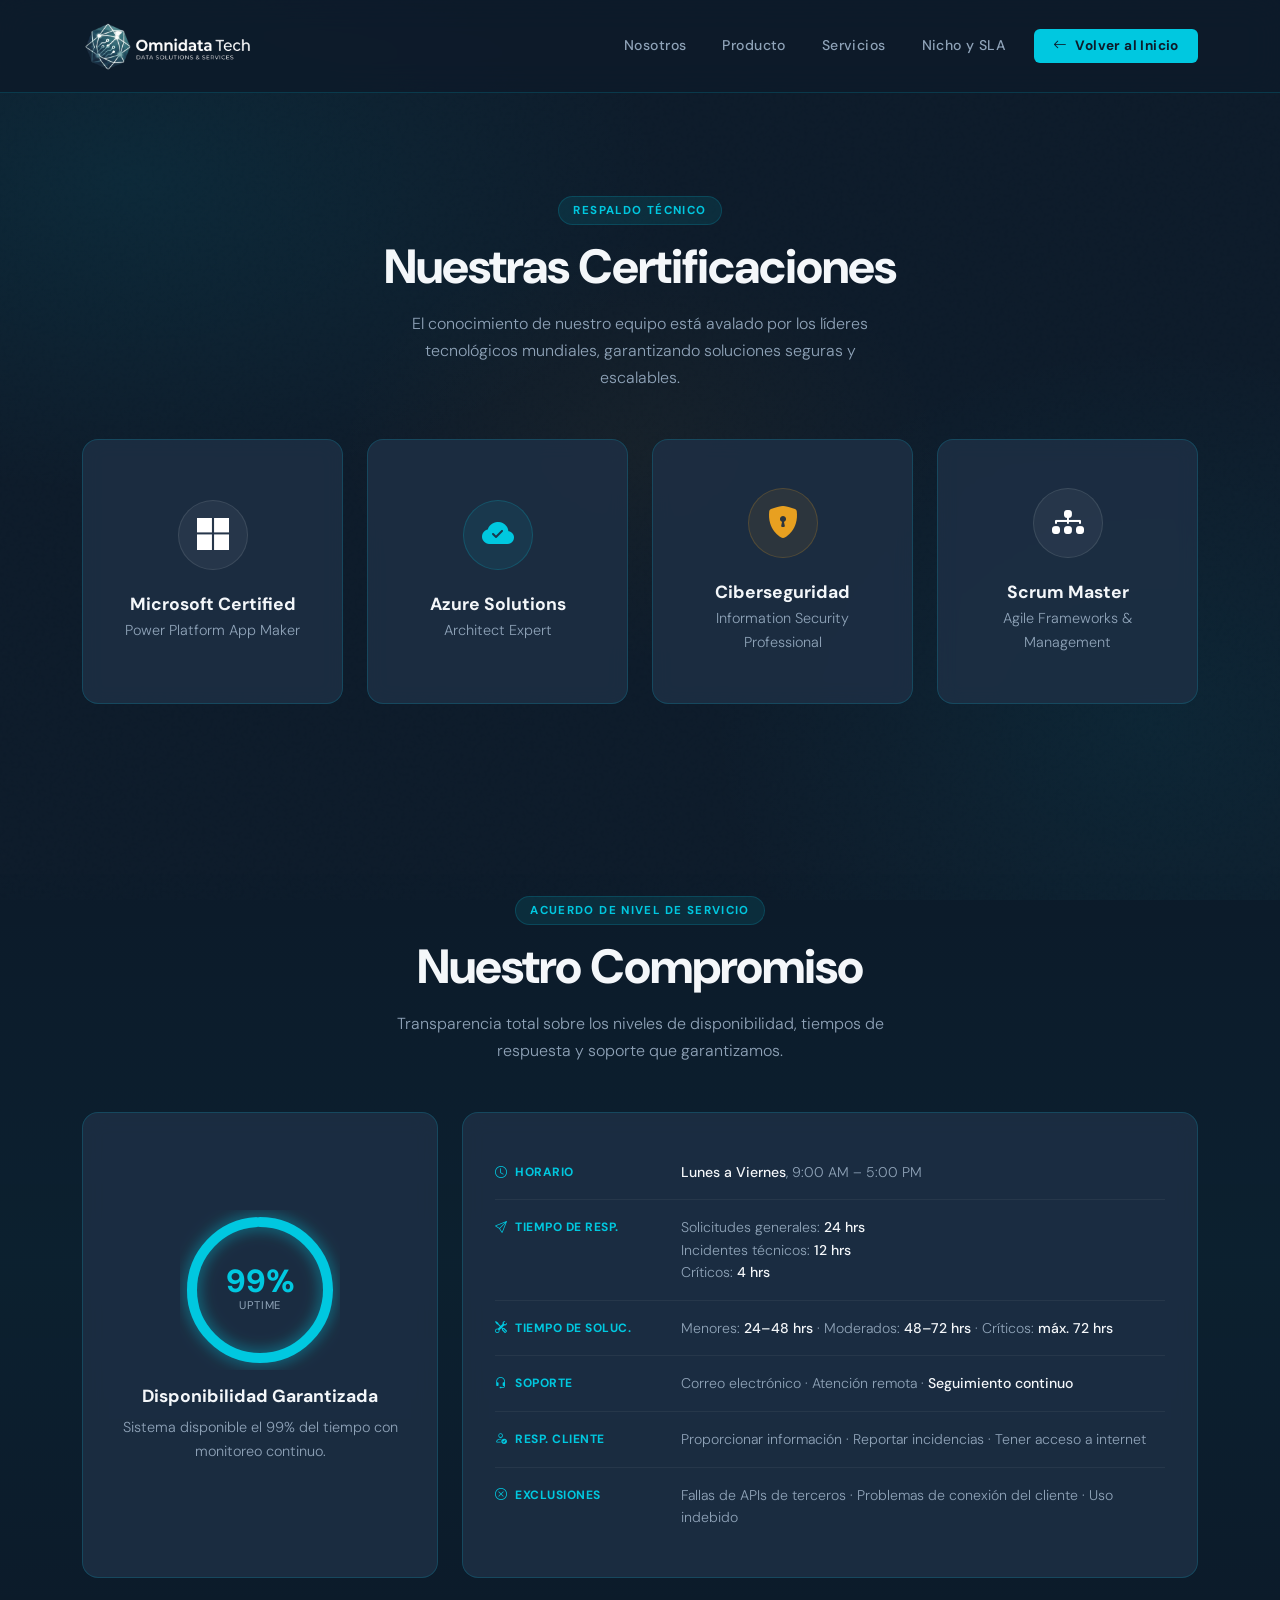
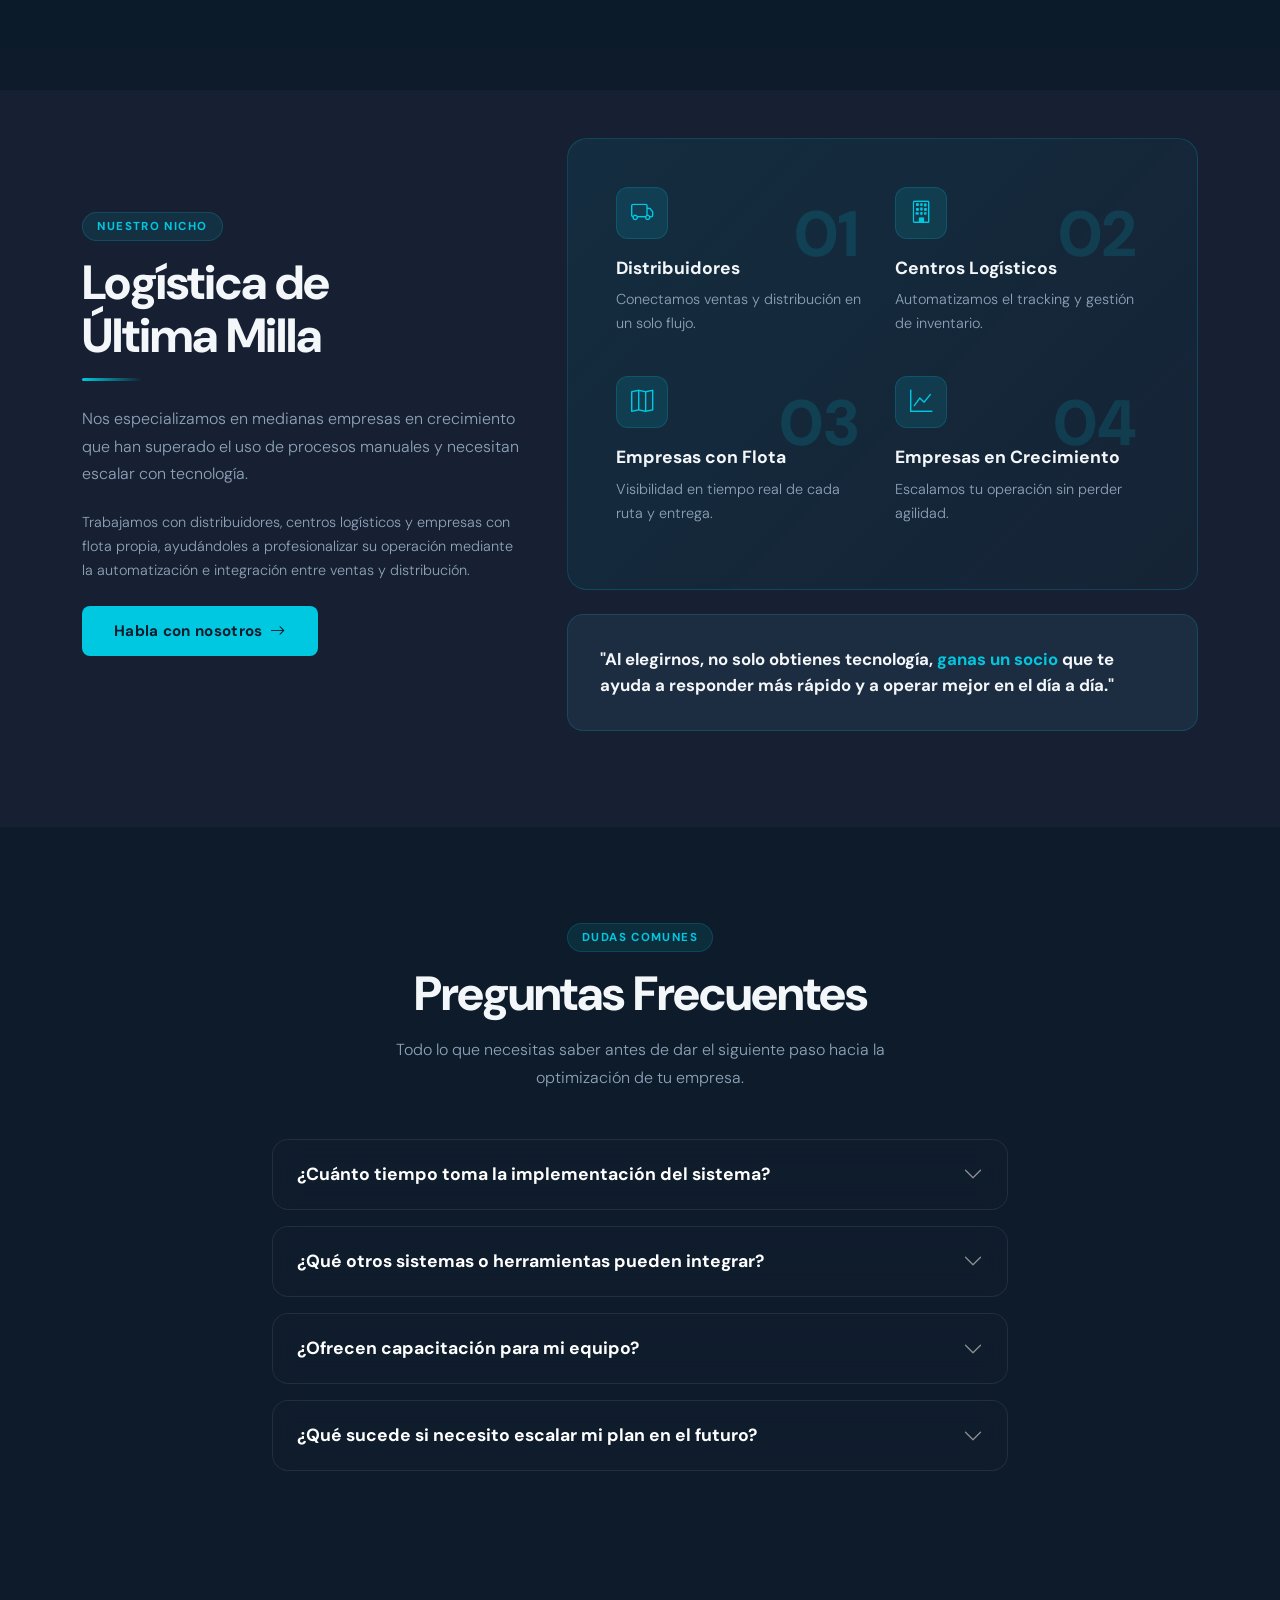
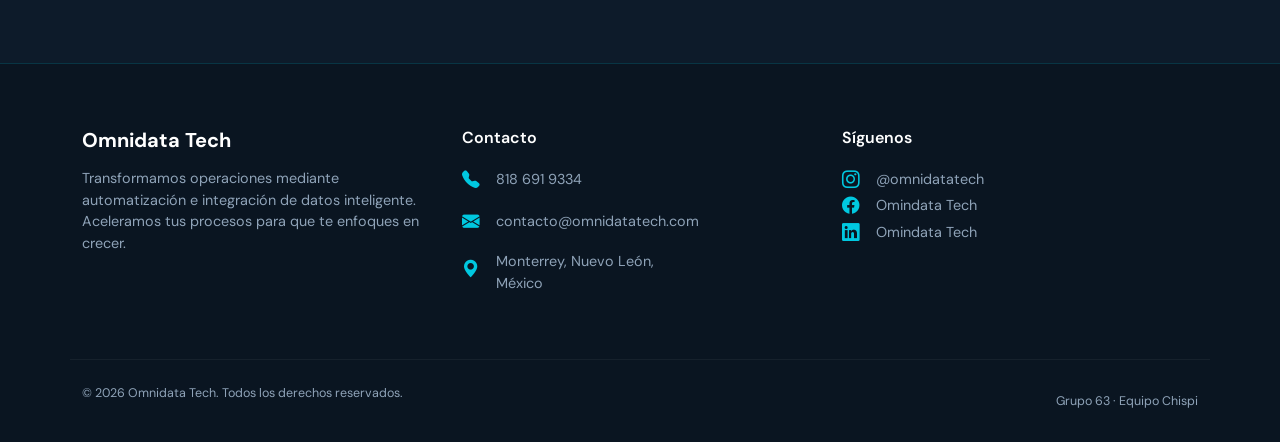
==== commit da57b5a2: "certificaciones y el commit pasado habia agregado lo de los planes tmb lol creo q no lo mencione" ====
--- a/nosotros.html
+++ b/nosotros.html
@@ -14,7 +14,6 @@
 </head>
 
 <body>
-
   <div class="scroll-progress" id="scrollProgress"></div>
   <div class="mesh-bg"></div>
 
@@ -40,53 +39,61 @@
   <!-- Espaciador para la barra de navegación -->
   <div style="height: 100px;"></div>
 
-  <!-- NICHO -->
-  <section id="nicho" class="pt-5 mt-3">
-    <div class="container">
-      <div class="row g-5 align-items-center">
-        <div class="col-lg-5 reveal">
-          <div class="section-tag">Nuestro Nicho</div>
-          <h2 class="section-title">Logística de<br>Última Milla</h2>
-          <div class="divider"></div>
-          <p class="section-desc mb-4">Nos especializamos en medianas empresas en crecimiento que han superado el uso de procesos manuales y necesitan escalar con tecnología.</p>
-          <p class="card-text-sm mb-4">Trabajamos con distribuidores, centros logísticos y empresas con flota propia, ayudándoles a profesionalizar su operación mediante la automatización e integración entre ventas y distribución.</p>
-          <a href="index.html#contacto" class="btn-primary-custom" style="width:fit-content;">Habla con nosotros <i class="bi bi-arrow-right"></i></a>
-        </div>
-        <div class="col-lg-7 reveal reveal-delay-2">
-          <div class="nicho-highlight">
-            <div class="row g-4">
-              <div class="col-6 position-relative">
-                <div class="nicho-num">01</div>
-                <div class="card-icon"><i class="bi bi-truck"></i></div>
-                <h6 class="card-title-sm mt-2">Distribuidores</h6>
-                <p class="card-text-sm">Conectamos ventas y distribución en un solo flujo.</p>
-              </div>
-              <div class="col-6 position-relative">
-                <div class="nicho-num">02</div>
-                <div class="card-icon"><i class="bi bi-building"></i></div>
-                <h6 class="card-title-sm mt-2">Centros Logísticos</h6>
-                <p class="card-text-sm">Automatizamos el tracking y gestión de inventario.</p>
-              </div>
-              <div class="col-6 position-relative">
-                <div class="nicho-num">03</div>
-                <div class="card-icon"><i class="bi bi-map"></i></div>
-                <h6 class="card-title-sm mt-2">Empresas con Flota</h6>
-                <p class="card-text-sm">Visibilidad en tiempo real de cada ruta y entrega.</p>
-              </div>
-              <div class="col-6 position-relative">
-                <div class="nicho-num">04</div>
-                <div class="card-icon"><i class="bi bi-graph-up"></i></div>
-                <h6 class="card-title-sm mt-2">Empresas en Crecimiento</h6>
-                <p class="card-text-sm">Escalamos tu operación sin perder agilidad.</p>
-              </div>
-            </div>
-          </div>
-          <div class="glass-card mt-4">
-            <p style="font-family:'DM Sans',sans-serif;font-size:1.05rem;font-weight:700;line-height:1.5;color:var(--white); margin: 0;">
-              "Al elegirnos, no solo obtienes tecnología, <span style="color:var(--cyan);">ganas un socio</span> que te ayuda a responder más rápido y a operar mejor en el día a día."
-            </p>
-          </div>
-        </div>
+  <!-- CERTIFICACIONES -->
+  <section id="certificaciones" class="mt-5 pt-5">
+    <div class="container">
+      <div class="text-center mb-5 reveal">
+        <div class="section-tag">Respaldo Técnico</div>
+        <h2 class="section-title">Nuestras Certificaciones</h2>
+        <p class="section-desc mx-auto">El conocimiento de nuestro equipo está avalado por los líderes tecnológicos mundiales, garantizando soluciones seguras y escalables.</p>
+      </div>
+
+      <div class="row g-4 justify-content-center reveal reveal-delay-1">
+        
+        <!-- Certificación 1 -->
+        <div class="col-md-6 col-lg-3">
+          <div class="glass-card cert-card h-100 text-center px-4 py-5">
+            <div class="cert-icon mb-4">
+              <i class="bi bi-microsoft"></i>
+            </div>
+            <h6 class="card-title-sm mb-1">Microsoft Certified</h6>
+            <p class="card-text-sm mb-0">Power Platform App Maker</p>
+          </div>
+        </div>
+
+        <!-- Certificación 2 -->
+        <div class="col-md-6 col-lg-3">
+          <div class="glass-card cert-card h-100 text-center px-4 py-5">
+            <div class="cert-icon cert-icon--cyan mb-4">
+              <i class="bi bi-cloud-check-fill"></i>
+            </div>
+            <h6 class="card-title-sm mb-1">Azure Solutions</h6>
+            <p class="card-text-sm mb-0">Architect Expert</p>
+          </div>
+        </div>
+
+        <!-- Certificación 3 -->
+        <div class="col-md-6 col-lg-3">
+          <div class="glass-card cert-card h-100 text-center px-4 py-5">
+            <div class="cert-icon cert-icon--gold mb-4">
+              <i class="bi bi-shield-lock-fill"></i>
+            </div>
+            <h6 class="card-title-sm mb-1">Ciberseguridad</h6>
+            <p class="card-text-sm mb-0">Information Security Professional</p>
+          </div>
+        </div>
+
+        <!-- Certificación 4 -->
+        <div class="col-md-6 col-lg-3">
+          <div class="glass-card cert-card h-100 text-center px-4 py-5">
+            <div class="cert-icon mb-4">
+              <i class="bi bi-diagram-3-fill"></i>
+            </div>
+            <h6 class="card-title-sm mb-1">Scrum Master</h6>
+            <p class="card-text-sm mb-0">Agile Frameworks & Management</p>
+          </div>
+        </div>
+
       </div>
     </div>
   </section>
@@ -154,25 +161,159 @@
     </div>
   </section>
 
+  <!-- NICHO -->
+  <section id="nicho" class="pt-5 mt-3">
+    <div class="container">
+      <div class="row g-5 align-items-center">
+        <div class="col-lg-5 reveal">
+          <div class="section-tag">Nuestro Nicho</div>
+          <h2 class="section-title">Logística de<br>Última Milla</h2>
+          <div class="divider"></div>
+          <p class="section-desc mb-4">Nos especializamos en medianas empresas en crecimiento que han superado el uso de procesos manuales y necesitan escalar con tecnología.</p>
+          <p class="card-text-sm mb-4">Trabajamos con distribuidores, centros logísticos y empresas con flota propia, ayudándoles a profesionalizar su operación mediante la automatización e integración entre ventas y distribución.</p>
+          <a href="index.html#contacto" class="btn-primary-custom" style="width:fit-content;">Habla con nosotros <i class="bi bi-arrow-right"></i></a>
+        </div>
+        <div class="col-lg-7 reveal reveal-delay-2">
+          <div class="nicho-highlight">
+            <div class="row g-4">
+              <div class="col-6 position-relative">
+                <div class="nicho-num">01</div>
+                <div class="card-icon"><i class="bi bi-truck"></i></div>
+                <h6 class="card-title-sm mt-2">Distribuidores</h6>
+                <p class="card-text-sm">Conectamos ventas y distribución en un solo flujo.</p>
+              </div>
+              <div class="col-6 position-relative">
+                <div class="nicho-num">02</div>
+                <div class="card-icon"><i class="bi bi-building"></i></div>
+                <h6 class="card-title-sm mt-2">Centros Logísticos</h6>
+                <p class="card-text-sm">Automatizamos el tracking y gestión de inventario.</p>
+              </div>
+              <div class="col-6 position-relative">
+                <div class="nicho-num">03</div>
+                <div class="card-icon"><i class="bi bi-map"></i></div>
+                <h6 class="card-title-sm mt-2">Empresas con Flota</h6>
+                <p class="card-text-sm">Visibilidad en tiempo real de cada ruta y entrega.</p>
+              </div>
+              <div class="col-6 position-relative">
+                <div class="nicho-num">04</div>
+                <div class="card-icon"><i class="bi bi-graph-up"></i></div>
+                <h6 class="card-title-sm mt-2">Empresas en Crecimiento</h6>
+                <p class="card-text-sm">Escalamos tu operación sin perder agilidad.</p>
+              </div>
+            </div>
+          </div>
+          <div class="glass-card mt-4">
+            <p style="font-family:'DM Sans',sans-serif;font-size:1.05rem;font-weight:700;line-height:1.5;color:var(--white); margin: 0;">
+              "Al elegirnos, no solo obtienes tecnología, <span style="color:var(--cyan);">ganas un socio</span> que te ayuda a responder más rápido y a operar mejor en el día a día."
+            </p>
+          </div>
+        </div>
+      </div>
+    </div>
+  </section>
+
+  <!-- FAQ / PREGUNTAS FRECUENTES -->
+  <section id="faq" class="mt-5 pt-5 mb-5">
+    <div class="container">
+      <div class="text-center mb-5 reveal">
+        <div class="section-tag">Dudas Comunes</div>
+        <h2 class="section-title">Preguntas Frecuentes</h2>
+        <p class="section-desc mx-auto">Todo lo que necesitas saber antes de dar el siguiente paso hacia la optimización de tu empresa.</p>
+      </div>
+
+      <div class="row justify-content-center reveal reveal-delay-1">
+        <div class="col-lg-8">
+          <div class="accordion custom-accordion" id="faqAccordion">
+            
+            <!-- Pregunta 1 -->
+            <div class="accordion-item mb-3">
+              <h2 class="accordion-header" id="headingOne">
+                <button class="accordion-button collapsed custom-accordion-btn" type="button" data-bs-toggle="collapse" data-bs-target="#collapseOne" aria-expanded="false" aria-controls="collapseOne">
+                  ¿Cuánto tiempo toma la implementación del sistema?
+                </button>
+              </h2>
+              <div id="collapseOne" class="accordion-collapse collapse" aria-labelledby="headingOne" data-bs-parent="#faqAccordion">
+                <div class="accordion-body custom-accordion-body">
+                  Nuestro tiempo promedio de implementación es de <strong>10 a 15 días hábiles</strong>. Al utilizar infraestructura existente en la nube (Microsoft 365, EVOR), evitamos desarrollos prolongados desde cero y nos enfocamos en configurar el ecosistema a la medida de tu operación logística o comercial.
+                </div>
+              </div>
+            </div>
+
+            <!-- Pregunta 2 -->
+            <div class="accordion-item mb-3">
+              <h2 class="accordion-header" id="headingTwo">
+                <button class="accordion-button collapsed custom-accordion-btn" type="button" data-bs-toggle="collapse" data-bs-target="#collapseTwo" aria-expanded="false" aria-controls="collapseTwo">
+                  ¿Qué otros sistemas o herramientas pueden integrar?
+                </button>
+              </h2>
+              <div id="collapseTwo" class="accordion-collapse collapse" aria-labelledby="headingTwo" data-bs-parent="#faqAccordion">
+                <div class="accordion-body custom-accordion-body">
+                  Nos especializamos en conectar nuestro CRM con ERPs, sistemas contables, plataformas de e-commerce y software de ruteo/flotas mediante APIs REST/SOAP y Webhooks. Hacemos que tus plataformas actuales "hablen el mismo idioma".
+                </div>
+              </div>
+            </div>
+
+            <!-- Pregunta 3 -->
+            <div class="accordion-item mb-3">
+              <h2 class="accordion-header" id="headingThree">
+                <button class="accordion-button collapsed custom-accordion-btn" type="button" data-bs-toggle="collapse" data-bs-target="#collapseThree" aria-expanded="false" aria-controls="collapseThree">
+                  ¿Ofrecen capacitación para mi equipo?
+                </button>
+              </h2>
+              <div id="collapseThree" class="accordion-collapse collapse" aria-labelledby="headingThree" data-bs-parent="#faqAccordion">
+                <div class="accordion-body custom-accordion-body">
+                  ¡Por supuesto! Creemos que la herramienta solo es útil si tu equipo sabe usarla. Todos nuestros planes incluyen sesiones de capacitación iniciales, y opciones de acompañamiento post-entrega para asegurar una adopción tecnológica exitosa en tu personal.
+                </div>
+              </div>
+            </div>
+
+            <!-- Pregunta 4 -->
+            <div class="accordion-item mb-3">
+              <h2 class="accordion-header" id="headingFour">
+                <button class="accordion-button collapsed custom-accordion-btn" type="button" data-bs-toggle="collapse" data-bs-target="#collapseFour" aria-expanded="false" aria-controls="collapseFour">
+                  ¿Qué sucede si necesito escalar mi plan en el futuro?
+                </button>
+              </h2>
+              <div id="collapseFour" class="accordion-collapse collapse" aria-labelledby="headingFour" data-bs-parent="#faqAccordion">
+                <div class="accordion-body custom-accordion-body">
+                  Nuestras soluciones están construidas bajo principios de escalabilidad. Puedes comenzar con el Plan Esencial y agregar usuarios, automatizaciones ilimitadas o Dashboards de Inteligencia de Negocios (BI) conforme tu distribuidora o logística vaya creciendo, sin interrumpir tu operación.
+                </div>
+              </div>
+            </div>
+
+          </div>
+        </div>
+      </div>
+    </div>
+  </section>
+
   <!-- FOOTER -->
-  <footer style="margin-top: 5rem; padding-top: 4rem; padding-bottom: 2rem; border-top: 1px solid var(--border); background: rgba(0,0,0,0.2);">
+  <footer
+    style="margin-top: 5rem; padding-top: 4rem; padding-bottom: 2rem; border-top: 1px solid var(--border); background: rgba(0,0,0,0.2);">
     <div class="container">
       <div class="row gy-4 mb-5">
+        <!-- Branding -->
         <div class="col-lg-4 col-md-12 pr-lg-5">
           <h5 style="font-family:'DM Sans',sans-serif;font-weight:700;color:#fff;margin-bottom:1rem;">Omnidata Tech</h5>
-          <p style="font-size:0.9rem;color:var(--muted);">Transformamos operaciones mediante automatización e integración de datos inteligente. Aceleramos tus procesos para que te enfoques en crecer.</p>
-        </div>
+          <p style="font-size:0.9rem;color:var(--muted);">Transformamos operaciones mediante automatización e
+            integración de datos inteligente. Aceleramos tus procesos para que te enfoques en crecer.</p>
+        </div>
+
+        <!-- Contacto -->
         <div class="col-lg-4 col-md-6">
           <h6 style="color:#fff;margin-bottom:1.2rem;font-weight:600;">Contacto</h6>
           <ul class="list-unstyled" style="font-size:0.9rem;">
             <li class="mb-3">
-              <a href="tel:8186919334" class="text-decoration-none d-flex align-items-center" style="color:var(--muted);">
+              <a href="tel:8186919334" class="text-decoration-none d-flex align-items-center"
+                style="color:var(--muted);">
                 <i class="bi bi-telephone-fill me-3" style="color:var(--cyan);font-size:1.1rem;"></i> 818 691 9334
               </a>
             </li>
             <li class="mb-3">
-              <a href="mailto:contacto@omnidatatech.com" class="text-decoration-none d-flex align-items-center" style="color:var(--muted);">
-                <i class="bi bi-envelope-fill me-3" style="color:var(--cyan);font-size:1.1rem;"></i> contacto@omnidatatech.com
+              <a href="mailto:contacto@omnidatatech.com" class="text-decoration-none d-flex align-items-center"
+                style="color:var(--muted);">
+                <i class="bi bi-envelope-fill me-3" style="color:var(--cyan);font-size:1.1rem;"></i>
+                contacto@omnidatatech.com
               </a>
             </li>
             <li class="mb-3">
@@ -183,21 +324,35 @@
             </li>
           </ul>
         </div>
+
+        <!-- Redes y Links -->
         <div class="col-lg-4 col-md-6">
           <h6 style="color:#fff;margin-bottom:1.2rem;font-weight:600;">Síguenos</h6>
           <ul class="list-unstyled" style="font-size:0.9rem;">
             <li class="mb-3">
-              <a href="https://www.instagram.com/omnidatatech" target="_blank" rel="noopener" class="text-decoration-none d-flex align-items-center" style="color:var(--muted);">
+              <a href="https://www.instagram.com/omnidatatech" target="_blank" rel="noopener"
+                class="text-decoration-none d-flex align-items-center" style="color:var(--muted);">
                 <i class="bi bi-instagram me-3" style="color:var(--cyan);font-size:1.1rem;"></i> @omnidatatech
+              </a>
+              <a href="https://www.facebook.com/omnidatatech" target="_blank" rel="noopener"
+                class="text-decoration-none d-flex align-items-center" style="color:var(--muted);">
+                <i class="bi bi-facebook me-3" style="color:var(--cyan);font-size:1.1rem;"></i>Omindata Tech
+              </a>
+              <a href="https://www.linkedin.com/company/omnidatatech" target="_blank" rel="noopener"
+                class="text-decoration-none d-flex align-items-center" style="color:var(--muted);">
+                <i class="bi bi-linkedin me-3" style="color:var(--cyan);font-size:1.1rem;"></i>Omindata Tech
               </a>
             </li>
           </ul>
         </div>
       </div>
+
+      <!-- Copyright -->
       <div class="row align-items-center pt-4" style="border-top: 1px solid rgba(255,255,255,0.05);">
         <div class="col-md-12 text-center text-md-start d-md-flex justify-content-between">
           <div style="font-size:0.78rem;color:var(--muted);">© 2026 Omnidata Tech. Todos los derechos reservados.</div>
-          <div style="font-size:0.78rem;color:var(--muted);margin-top:0.5rem;">Grupo 63 · Equipo Chispi</div>
+          <div style="font-size:0.78rem;color:var(--muted);margin-top:0.5rem;margin-top:md-0;">Grupo 63 · Equipo Chispi
+          </div>
         </div>
       </div>
     </div>
--- a/style.css
+++ b/style.css
@@ -1716,6 +1716,59 @@
     }
 }
 
+/* =========================
+   FAQ / ACCORDION
+========================= */
+.custom-accordion .accordion-item {
+    background: rgba(18, 29, 46, 0.7);
+    border: 1px solid rgba(255, 255, 255, 0.08) !important;
+    border-radius: 16px !important;
+    backdrop-filter: blur(12px);
+    overflow: hidden;
+    transition: border-color 0.3s ease, box-shadow 0.3s ease;
+}
+
+.custom-accordion .accordion-item:hover {
+    border-color: rgba(0, 200, 224, 0.3) !important;
+}
+
+/* Botón del acordeón (La Pregunta) */
+.custom-accordion-btn {
+    background: transparent !important;
+    color: #fff !important;
+    font-family: 'DM Sans', sans-serif;
+    font-weight: 700;
+    font-size: 1.1rem;
+    padding: 1.5rem;
+    box-shadow: none !important;
+}
+
+/* Cuando está abierto */
+.custom-accordion-btn:not(.collapsed) {
+    color: var(--cyan) !important;
+    background: rgba(0, 200, 224, 0.03) !important;
+    border-bottom: 1px solid rgba(255, 255, 255, 0.03);
+}
+
+/* Color de la flechita SVG de Bootstrap */
+.custom-accordion-btn::after {
+    filter: invert(1) opacity(0.6); /* Flecha blanca y ligeramente transparente */
+}
+
+.custom-accordion-btn:not(.collapsed)::after {
+    /* Filtro para convertir la flecha SVG negra nativa al color Cyan aproximado (#00c8e0) */
+    filter: invert(65%) sepia(80%) saturate(3000%) hue-rotate(150deg) brightness(100%) contrast(105%);
+}
+
+/* Cuerpo del acordeón (La Respuesta) */
+.custom-accordion-body {
+    background: transparent !important;
+    color: var(--muted);
+    font-size: 0.95rem;
+    line-height: 1.7;
+    padding: 1.5rem;
+}
+
 /* ── CARDS DE APORTACIONES */
 .partner-card {
     background: var(--card-bg);
@@ -2663,4 +2716,130 @@
         gap: 0.75rem;
         padding: 1.2rem;
     }
+}
+
+/* Certificaciones */
+.cert-card {
+    transition: transform 0.3s ease, border-color 0.3s ease, box-shadow 0.3s ease;
+    display: flex;
+    flex-direction: column;
+    align-items: center;
+    justify-content: center;
+}
+
+.cert-card:hover {
+    transform: translateY(-8px);
+    border-color: var(--cyan);
+    box-shadow: 0 15px 35px rgba(0, 200, 224, 0.1);
+}
+
+.cert-icon {
+    width: 70px;
+    height: 70px;
+    border-radius: 50%;
+    background: rgba(255, 255, 255, 0.05);
+    display: flex;
+    align-items: center;
+    justify-content: center;
+    font-size: 2rem;
+    color: #fff;
+    border: 1px solid rgba(255, 255, 255, 0.1);
+    transition: all 0.3s ease;
+}
+
+.cert-card:hover .cert-icon {
+    background: rgba(255, 255, 255, 0.1);
+    transform: scale(1.1);
+}
+
+/* Variantes de color para los iconos */
+.cert-icon--cyan {
+    color: var(--cyan);
+    background: rgba(0, 200, 224, 0.08);
+    border-color: rgba(0, 200, 224, 0.2);
+}
+
+.cert-card:hover .cert-icon--cyan {
+    background: rgba(0, 200, 224, 0.15);
+    box-shadow: 0 0 20px rgba(0, 200, 224, 0.4);
+}
+
+.cert-icon--gold {
+    color: var(--gold);
+    background: rgba(232, 160, 32, 0.08);
+    border-color: rgba(232, 160, 32, 0.2);
+}
+
+.cert-card:hover .cert-icon--gold {
+    background: rgba(232, 160, 32, 0.15);
+    box-shadow: 0 0 20px rgba(232, 160, 32, 0.3);
+}
+
+/* Alerta de éxito para el formulario de contacto */
+.custom-alert-overlay {
+    position: fixed;
+    top: 0;
+    left: 0;
+    width: 100%;
+    height: 100%;
+    background: rgba(0, 0, 0, 0.6);
+    backdrop-filter: blur(6px);
+    -webkit-backdrop-filter: blur(6px);
+    z-index: 9999;
+    display: flex;
+    align-items: center;
+    justify-content: center;
+    padding: 1rem;
+    
+    /* Oculto por defecto */
+    opacity: 0;
+    visibility: hidden;
+    transition: opacity 0.3s ease, visibility 0.3s ease;
+}
+
+.custom-alert-overlay.show {
+    opacity: 1;
+    visibility: visible;
+}
+
+.custom-alert-box {
+    background: rgba(18, 29, 46, 0.95);
+    border: 1px solid var(--cyan);
+    border-radius: 24px;
+    padding: 3rem 2rem;
+    max-width: 400px;
+    width: 100%;
+    text-align: center;
+    box-shadow: 0 20px 50px rgba(0, 200, 224, 0.15);
+    
+    /* Animación de escala */
+    transform: scale(0.9);
+    transition: transform 0.3s cubic-bezier(0.175, 0.885, 0.32, 1.275);
+}
+
+.custom-alert-overlay.show .custom-alert-box {
+    transform: scale(1);
+}
+
+.custom-alert-icon {
+    font-size: 4rem;
+    color: var(--cyan);
+    margin-bottom: 1rem;
+    line-height: 1;
+    filter: drop-shadow(0 0 15px rgba(0, 200, 224, 0.4));
+}
+
+.custom-alert-title {
+    font-family: 'DM Sans', sans-serif;
+    font-size: 1.5rem;
+    font-weight: 800;
+    color: #fff;
+    margin-bottom: 0.75rem;
+}
+
+.custom-alert-desc {
+    font-size: 0.9rem;
+    color: var(--muted);
+    line-height: 1.6;
+    margin-bottom: 2rem;
 }
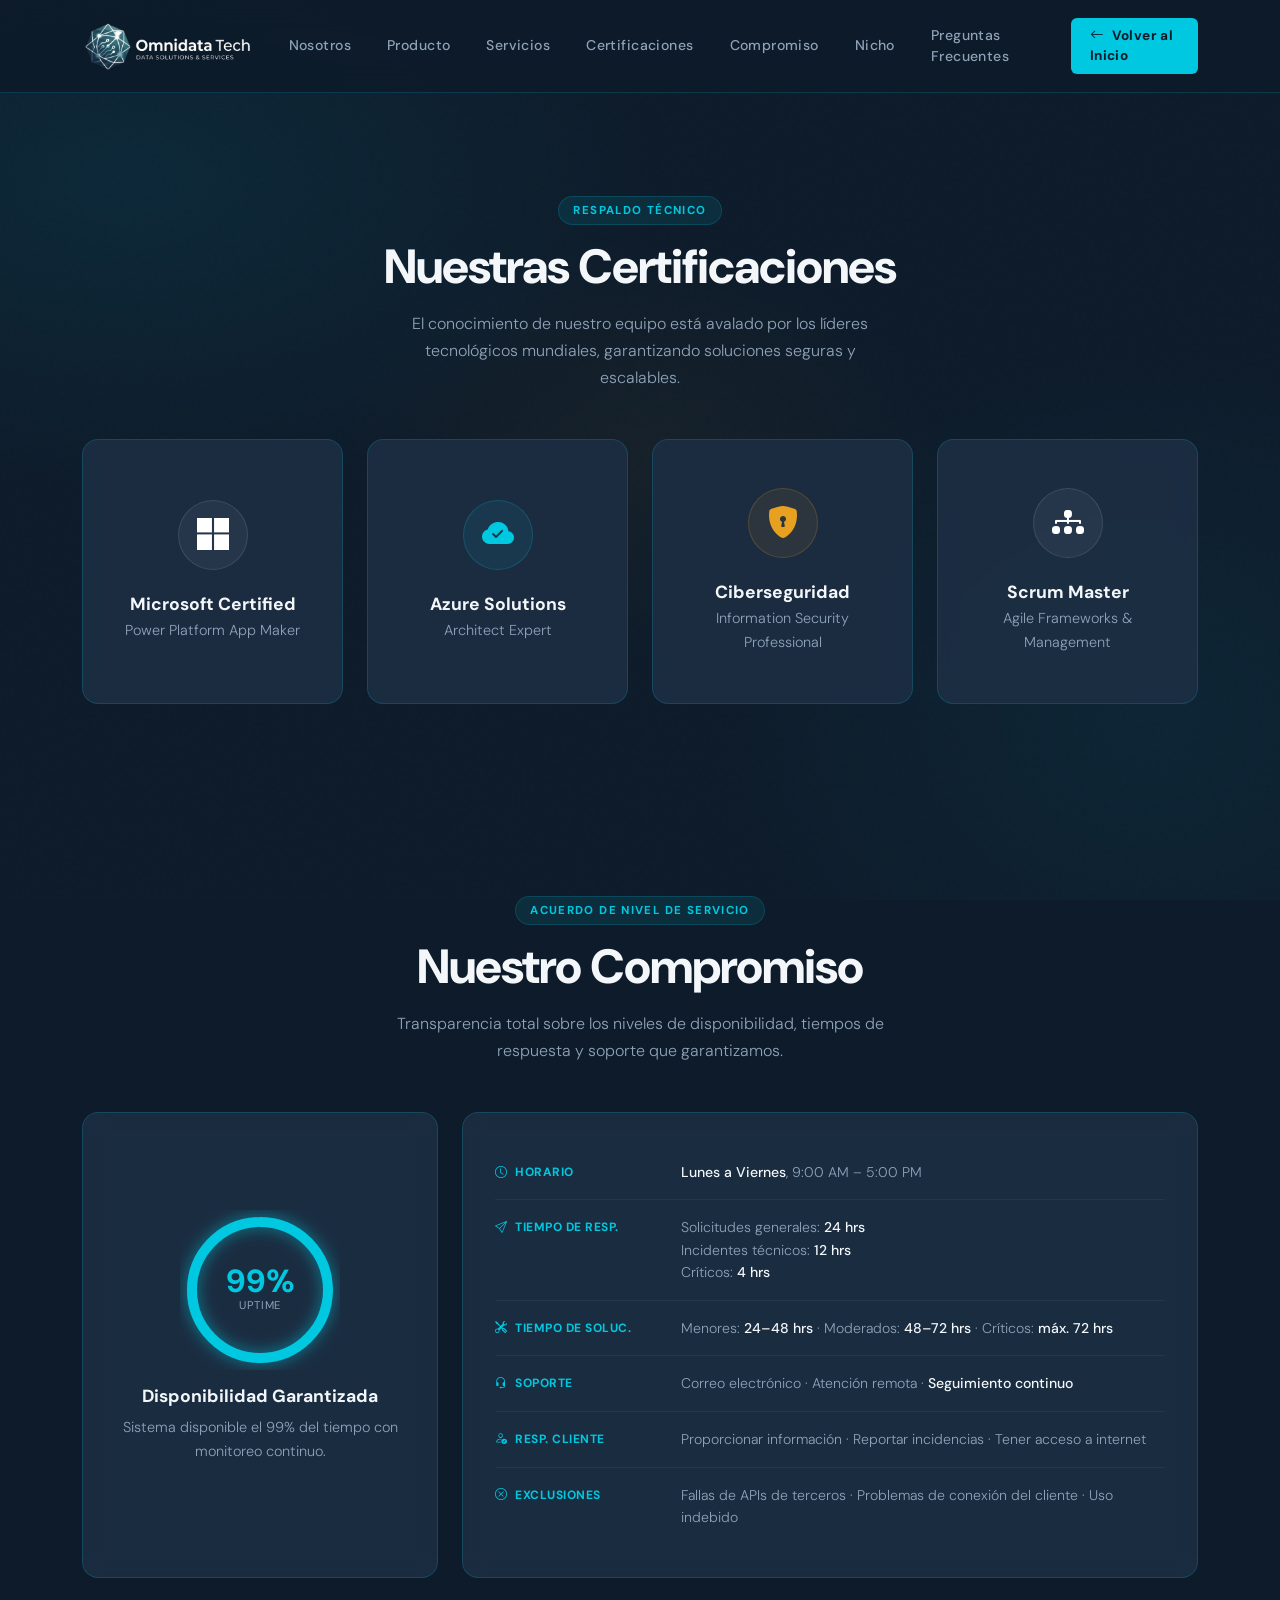
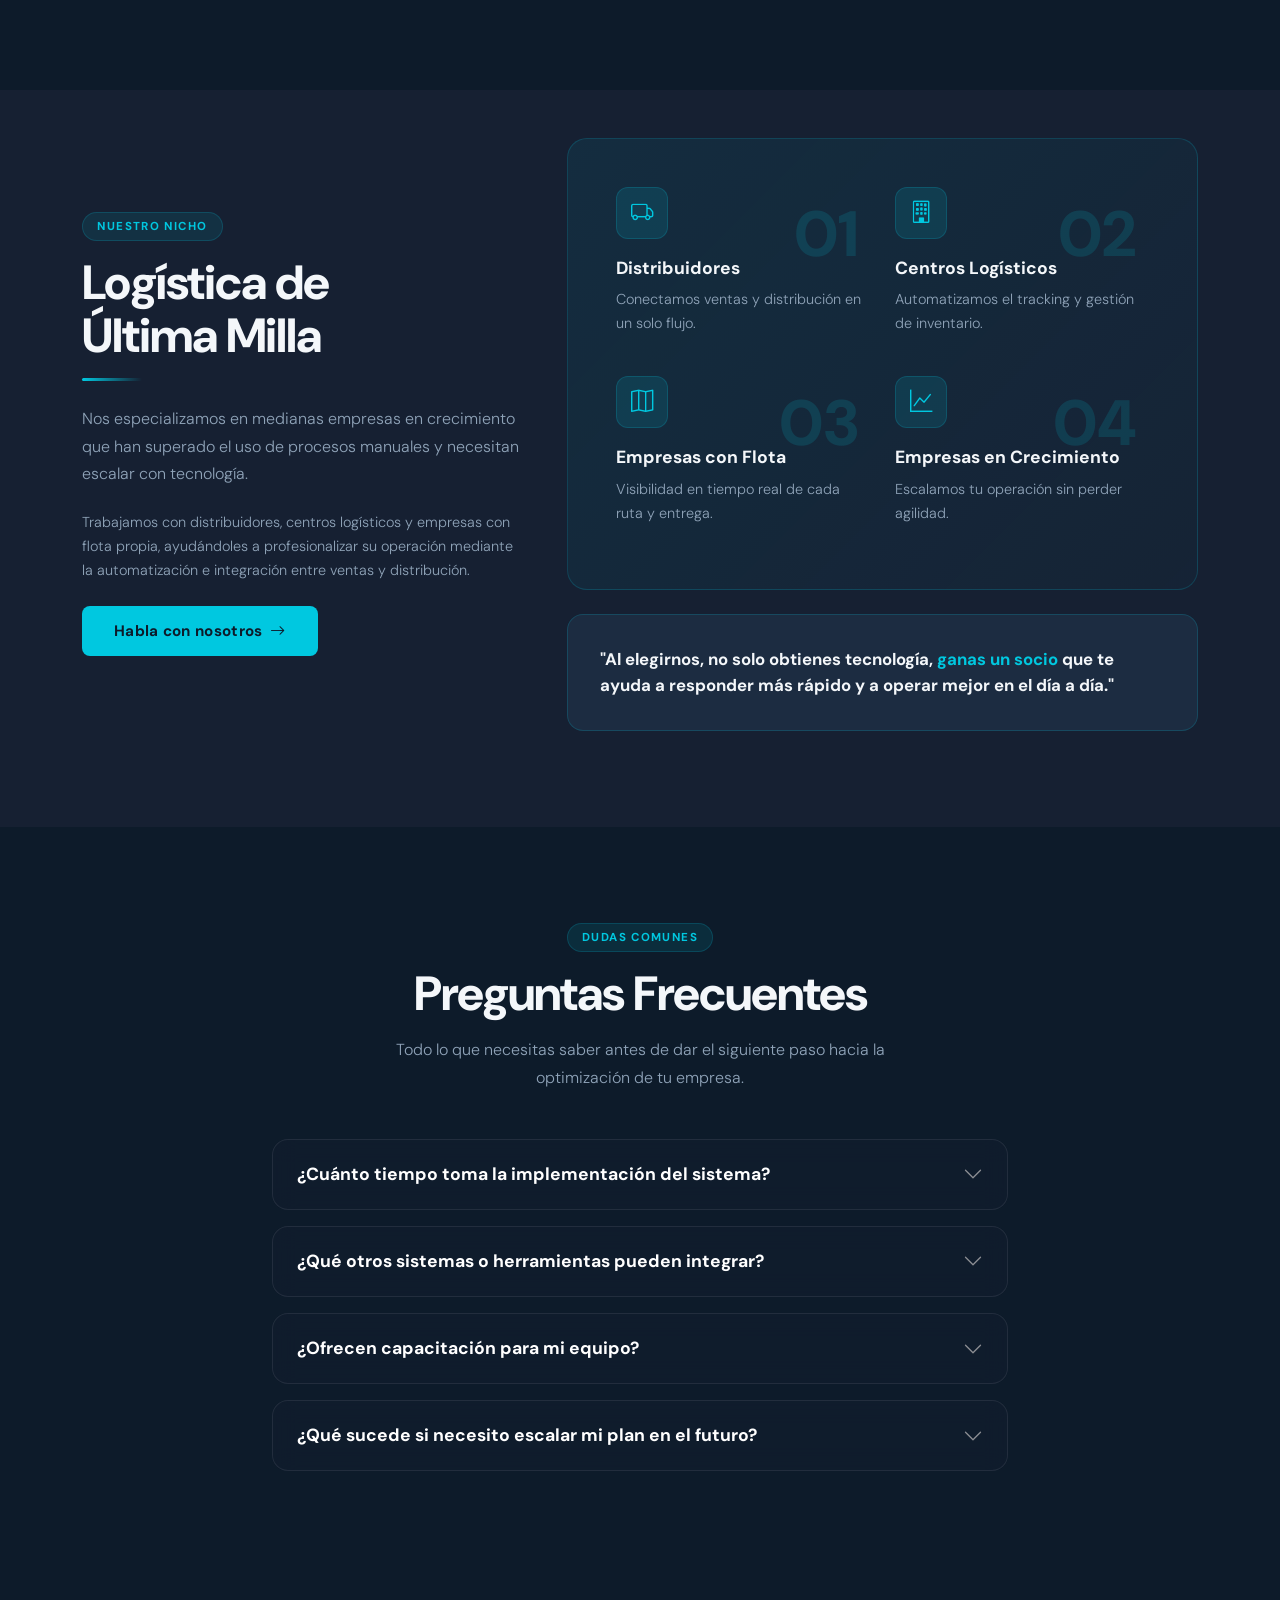
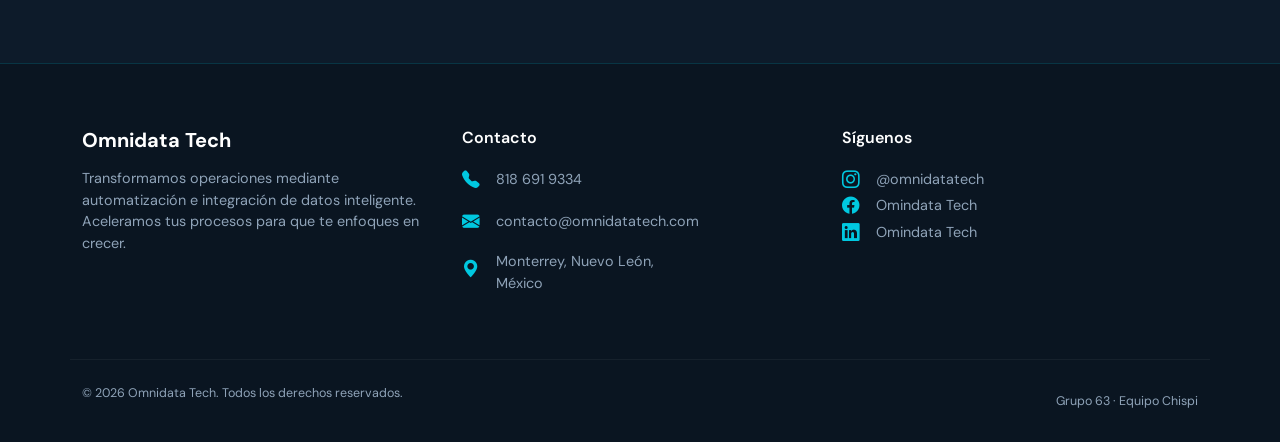
==== commit 81cee9e6: "pos creo q de diseño ya idk" ====
--- a/nosotros.html
+++ b/nosotros.html
@@ -29,7 +29,10 @@
           <li class="nav-item"><a class="nav-link" href="index.html#nosotros">Nosotros</a></li>
           <li class="nav-item"><a class="nav-link" href="index.html#producto">Producto</a></li>
           <li class="nav-item"><a class="nav-link" href="index.html#servicios">Servicios</a></li>
-          <li class="nav-item"><a class="nav-link active" href="#nicho">Nicho y SLA</a></li>
+          <li class="nav-item"><a class="nav-link active" href="#certificaciones">Certificaciones</a></li>
+          <li class="nav-item"><a class="nav-link active" href="#compromiso">Compromiso</a></li>
+          <li class="nav-item"><a class="nav-link active" href="#nicho">Nicho</a></li>
+          <li class="nav-item"><a class="nav-link active" href="#faq">Preguntas Frecuentes</a></li>
           <li class="nav-item ms-2"><a class="nav-link btn-nav" href="index.html"><i class="bi bi-arrow-left me-1"></i> Volver al Inicio</a></li>
         </ul>
       </div>
@@ -99,7 +102,7 @@
   </section>
 
   <!-- SLA -->
-  <section id="sla" class="mt-5 pt-5">
+  <section id="compromiso" class="mt-5 pt-5">
     <div class="container">
       <div class="text-center mb-5 reveal">
         <div class="section-tag">Acuerdo de Nivel de Servicio</div>
--- a/style.css
+++ b/style.css
@@ -1327,13 +1327,13 @@
     .svc-bottom { padding: 1.5rem; }
 }
 
-/* ── PLANES ────────────────────────────────────────────────── */
-#planes {
+/* ── PRECIOS ────────────────────────────────────────────────── */
+#precios {
     position: relative;
     padding-bottom: 5rem;
 }
 
-/* Cards de planes */
+/* Cards de precios */
 .plan-card {
     background: var(--card-bg);
     border: 1px solid var(--border);
@@ -1488,7 +1488,7 @@
     color: var(--cyan);
 }
 
-/* ── RESPONSIVE PLANES ─────────────────────────────────────── */
+/* ── RESPONSIVE PRECIO ─────────────────────────────────────── */
 @media (max-width: 991px) {
     .plan-card--featured {
         padding: 2.5rem 2rem;
@@ -2842,4 +2842,151 @@
     color: var(--muted);
     line-height: 1.6;
     margin-bottom: 2rem;
+}
+
+/* =========================
+   PLANES COMPACTOS (POWER AUTOMATE)
+========================= */
+.p-card {
+    background: rgba(15, 23, 36, 0.6); /* Fondo un poco más oscuro que los servicios */
+    border: 1px solid rgba(255, 255, 255, 0.05);
+    border-top: 4px solid rgba(255, 255, 255, 0.1);
+    border-radius: 14px;
+    padding: 1.8rem 1.5rem; /* Menos padding que los servicios */
+    height: 100%;
+    display: flex;
+    flex-direction: column;
+    position: relative;
+    transition: transform 0.3s ease, border-color 0.3s ease, box-shadow 0.3s ease;
+}
+
+.p-card:hover {
+    transform: translateY(-5px);
+    border-top-color: var(--cyan);
+    box-shadow: 0 15px 35px rgba(0, 200, 224, 0.08);
+    background: rgba(15, 23, 36, 0.8);
+}
+
+.p-card--featured {
+    border-top: 4px solid var(--gold);
+    background: linear-gradient(180deg, rgba(232,160,32,0.05) 0%, rgba(15, 23, 36, 0.6) 100%);
+}
+
+.p-card--featured:hover {
+    border-top-color: var(--gold);
+    box-shadow: 0 15px 35px rgba(232, 160, 32, 0.1);
+}
+
+/* Etiqueta flotante para el más popular */
+.p-badge {
+    position: absolute;
+    top: -12px;
+    right: 1.5rem;
+    background: var(--gold);
+    color: #0e1c2e;
+    font-size: 0.65rem;
+    font-weight: 800;
+    letter-spacing: 0.05em;
+    padding: 0.25rem 0.75rem;
+    border-radius: 100px;
+    box-shadow: 0 4px 10px rgba(232, 160, 32, 0.3);
+}
+
+.p-card-header {
+    margin-bottom: 1.2rem;
+}
+
+.p-title {
+    font-family: 'DM Sans', sans-serif;
+    font-size: 1.3rem;
+    font-weight: 800;
+    color: #fff;
+    margin-bottom: 0.3rem;
+}
+
+.p-desc {
+    font-size: 0.8rem;
+    color: var(--muted);
+    line-height: 1.4;
+    margin: 0;
+    min-height: 36px; /* Para alinear las tarjetas aunque el texto varíe */
+}
+
+.p-price-block {
+    display: flex;
+    align-items: baseline;
+    padding-bottom: 1.2rem;
+    margin-bottom: 1.2rem;
+    border-bottom: 1px solid rgba(255, 255, 255, 0.05);
+}
+
+.p-currency {
+    font-size: 1.1rem;
+    font-weight: 700;
+    color: var(--cyan);
+    margin-right: 0.2rem;
+}
+
+.p-price {
+    font-family: 'DM Sans', sans-serif;
+    font-size: 2.5rem; /* Más pequeño que los 3.5rem anteriores */
+    font-weight: 800;
+    color: #fff;
+    line-height: 1;
+}
+
+.p-period {
+    font-size: 0.75rem;
+    color: var(--muted);
+    margin-left: 0.4rem;
+}
+
+.p-features {
+    display: flex;
+    flex-direction: column;
+    gap: 0.6rem;
+    margin-bottom: 2rem;
+}
+
+.p-feat {
+    display: flex;
+    align-items: flex-start;
+    gap: 8px;
+    font-size: 0.82rem;
+    color: #e2e8f0;
+    line-height: 1.3;
+}
+
+.p-feat i {
+    color: var(--cyan);
+    font-size: 0.9rem;
+    margin-top: 1px;
+}
+
+.p-feat.text-muted i {
+    color: var(--muted);
+}
+
+.btn-p-custom {
+    background: var(--gold);
+    color: var(--navy);
+    font-family: 'DM Sans', sans-serif;
+    font-weight: 700;
+    font-size: 0.95rem;
+    padding: 0.85rem 2rem;
+    border-radius: 8px;
+    border: none;
+    text-decoration: none;
+    display: inline-flex;
+    align-items: center;
+    gap: 8px;
+    transition: all 0.25s;
+    letter-spacing: 0.02em;
+}
+
+.btn-p-custom:hover {
+    background: var(--gold);
+    color: var(--navy);
+    transform: translateY(-2px);
+    box-shadow: 0 12px 35px rgba(232, 160, 32, 0.35);
 }
